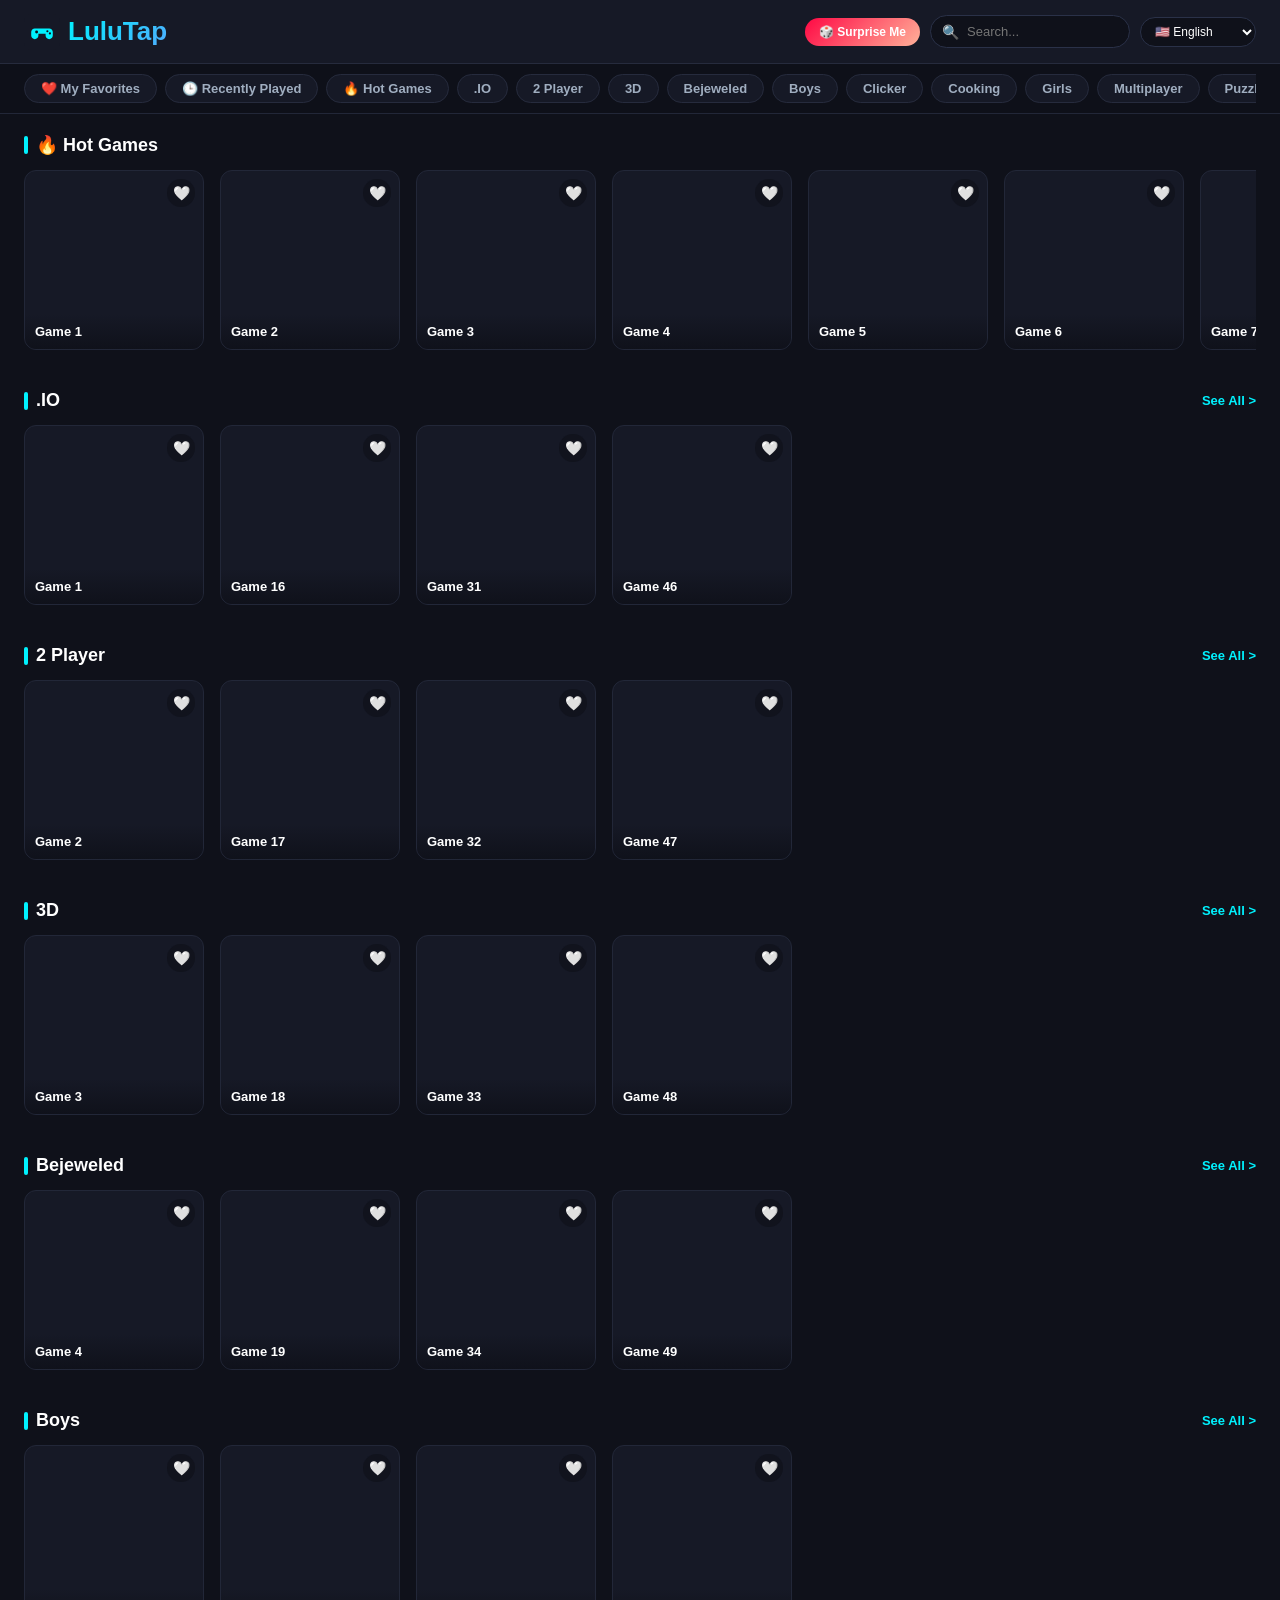
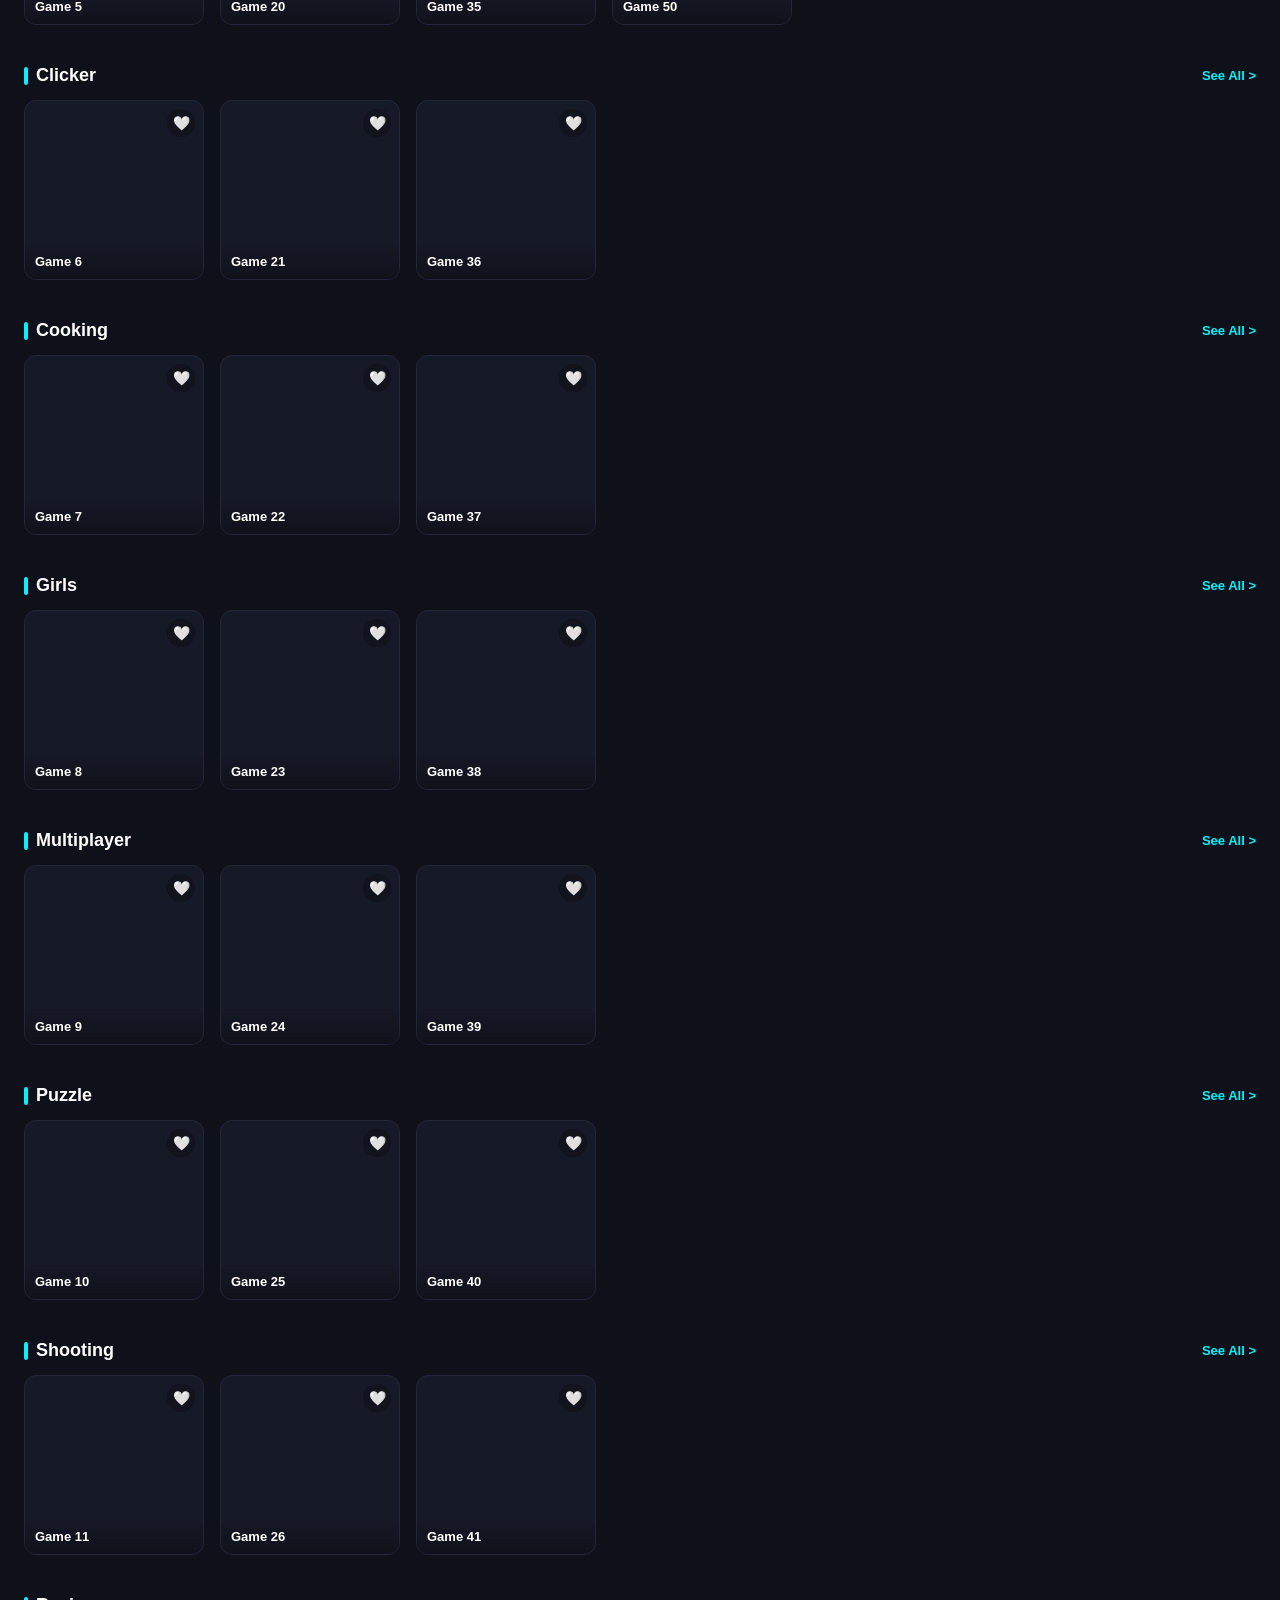
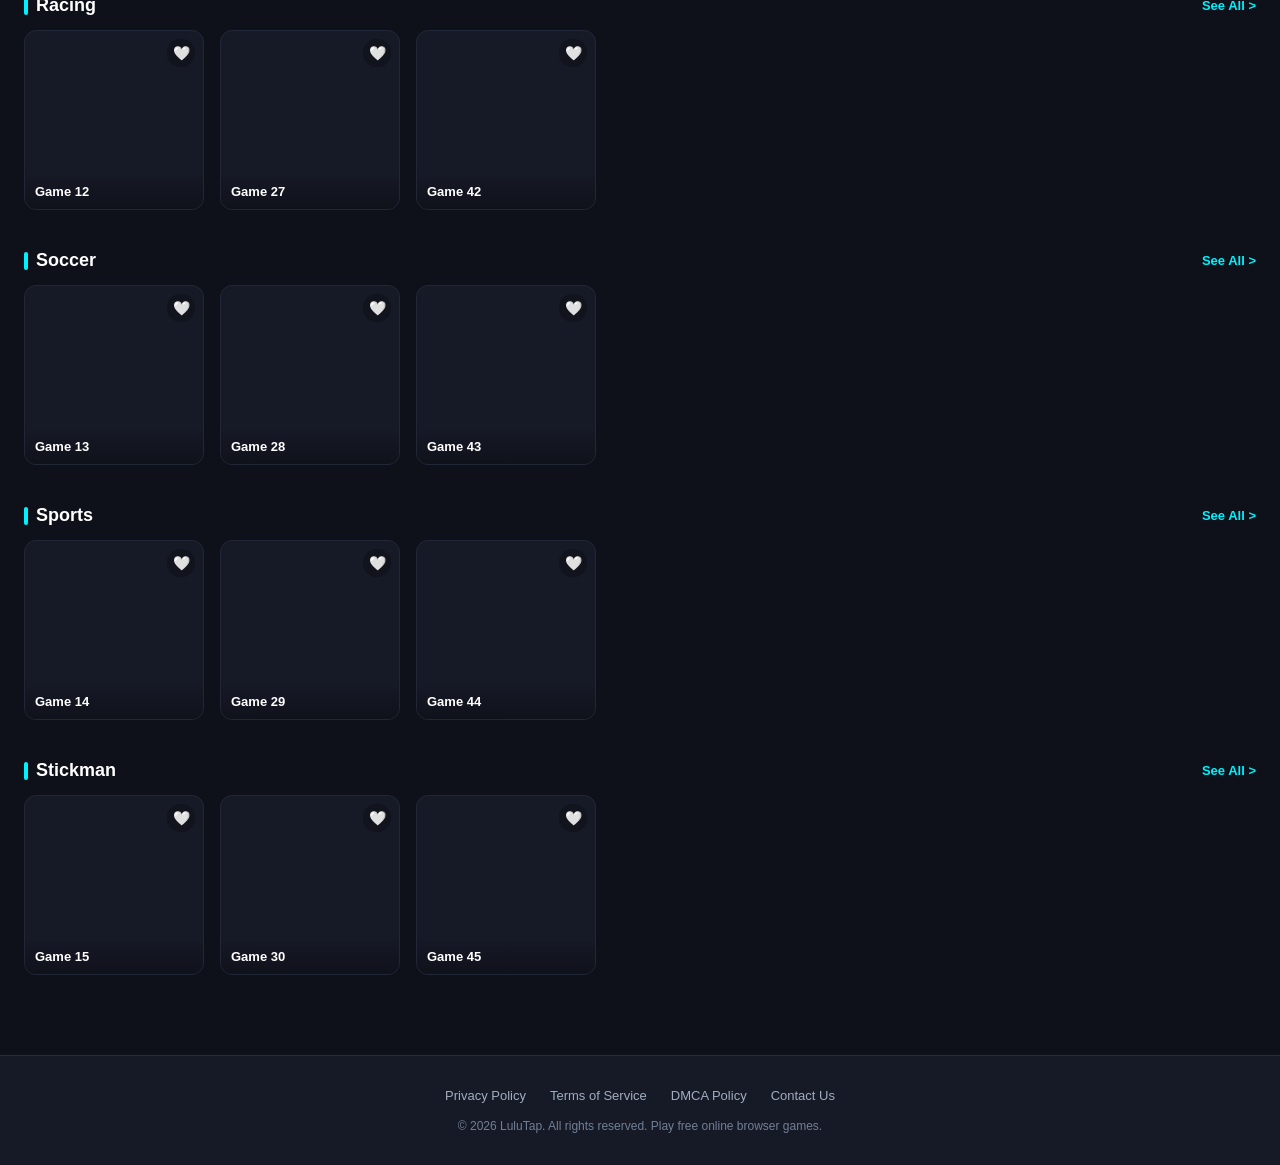
==== index.html @ ff01635f "Update index.html" ====
<!DOCTYPE html>
<html lang="en">
<head>
    <meta charset="UTF-8">
    <meta name="viewport" content="width=device-width, initial-scale=1.0">
    <title>LuluTap - Play Free Online Games</title>
    <link rel="icon" type="image/svg+xml" href="data:image/svg+xml,<svg xmlns='http://www.w3.org/2000/svg' viewBox='0 0 100 100'><text y='.9em' font-size='90'>🎮</text></svg>">
    <link rel="manifest" href="manifest.json">
    <style>
        * { box-sizing: border-box; margin: 0; padding: 0; }
        html { scroll-behavior: smooth; }
        body { background-color: #0f111a; color: #fff; font-family: -apple-system, BlinkMacSystemFont, "Segoe UI", Roboto, sans-serif; min-height: 100vh; display: flex; flex-direction: column; overflow-x: hidden; }

        /* Header */
        header { height: 64px; background: #161926; border-bottom: 1px solid #262b3d; display: flex; align-items: center; justify-content: space-between; padding: 0 24px; position: sticky; top: 0; z-index: 100; gap: 12px; }
        .logo { display: flex; align-items: center; text-decoration: none; flex-shrink: 0; gap: 8px; }
        .logo-icon { width: 36px; height: 36px; }
        .logo-text { font-weight: 900; font-size: 26px; background: linear-gradient(135deg, #00F2FE 0%, #4FACFE 100%); -webkit-background-clip: text; -webkit-text-fill-color: transparent; }
        
        .header-right { display: flex; align-items: center; gap: 10px; }
        .search-box { position: relative; max-width: 200px; width: 100%; }
        .search-input { width: 100%; background: #0f111a; border: 1px solid #2a3148; border-radius: 20px; padding: 8px 16px 8px 36px; color: #fff; font-size: 13px; outline: none; transition: border-color 0.2s; }
        .search-input:focus { border-color: #00f2fe; }
        .search-icon { position: absolute; left: 12px; top: 50%; transform: translateY(-50%); color: #718096; font-size: 14px; }

        /* Surprise Me Button */
        .random-btn { background: linear-gradient(135deg, #ff0844 0%, #ffb199 100%); border: none; color: #fff; padding: 7px 14px; border-radius: 20px; font-size: 12px; font-weight: bold; cursor: pointer; display: flex; align-items: center; gap: 4px; transition: transform 0.2s; flex-shrink: 0; }
        .random-btn:hover { transform: scale(1.05); }

        .lang-selector { background: #0f111a; border: 1px solid #2a3148; color: #fff; padding: 6px 10px; border-radius: 16px; font-size: 12px; outline: none; cursor: pointer; }

        /* Sticky Tags Nav */
        .tags-nav-wrapper { position: sticky; top: 64px; z-index: 90; background: rgba(15, 17, 26, 0.95); backdrop-filter: blur(12px); border-bottom: 1px solid #222738; padding: 10px 24px; }
        .tags-scroll-container { max-width: 1500px; margin: 0 auto; display: flex; gap: 8px; overflow-x: auto; scrollbar-width: none; }
        .tags-scroll-container::-webkit-scrollbar { display: none; }
        .tag-nav-item { background: #161926; border: 1px solid #262b3d; color: #a0aec0; padding: 6px 16px; border-radius: 20px; font-size: 13px; font-weight: 600; cursor: pointer; user-select: none; transition: all 0.2s; flex-shrink: 0; }
        .tag-nav-item.active, .tag-nav-item:hover { border-color: #00f2fe; color: #fff; background: rgba(0, 242, 254, 0.1); }

        /* PWA Install Banner */
        .pwa-banner { background: linear-gradient(90deg, #161926 0%, #1e2436 100%); border-bottom: 1px solid #00f2fe; padding: 10px 24px; display: none; align-items: center; justify-content: space-between; font-size: 13px; }
        .pwa-btn { background: #00f2fe; color: #0f111a; border: none; padding: 6px 14px; border-radius: 14px; font-weight: bold; cursor: pointer; }

        /* Main Shelf */
        .main-content { max-width: 1500px; width: 100%; margin: 0 auto; padding: 20px 24px 40px 24px; flex: 1; }
        .category-section { margin-bottom: 32px; scroll-margin-top: 130px; }
        .category-header { display: flex; align-items: center; justify-content: space-between; margin-bottom: 14px; }
        .category-title { font-size: 18px; font-weight: 700; display: flex; align-items: center; gap: 8px; }
        .category-title::before { content: ''; width: 4px; height: 18px; background: #00f2fe; border-radius: 2px; }
        .see-all-btn { color: #00f2fe; text-decoration: none; font-size: 13px; font-weight: 600; }

        /* Cards & Favorite Heart */
        .row-scroll-track { display: flex; gap: 16px; overflow-x: auto; padding-bottom: 8px; scrollbar-width: thin; scrollbar-color: #262b3d #0f111a; }
        .game-card { width: 180px; height: 180px; flex-shrink: 0; position: relative; background: #161926; border-radius: 12px; overflow: hidden; border: 1px solid #222738; text-decoration: none; color: #fff; display: flex; flex-direction: column; justify-content: flex-end; transition: transform 0.25s, border-color 0.25s; cursor: pointer; }
        .game-card:hover { transform: translateY(-4px); border-color: #00f2fe; box-shadow: 0 6px 20px rgba(0, 242, 254, 0.2); }
        .card-cover { position: absolute; top: 0; left: 0; width: 100%; height: 100%; background-size: cover; background-position: center; transition: transform 0.3s; }
        .game-card:hover .card-cover { transform: scale(1.05); }
        .card-overlay { position: relative; z-index: 1; background: linear-gradient(0deg, rgba(15,17,26,0.95) 0%, rgba(15,17,26,0) 100%); padding: 10px; }
        .card-title { font-size: 13px; font-weight: bold; white-space: nowrap; overflow: hidden; text-overflow: ellipsis; }

        .fav-heart-btn { position: absolute; top: 8px; right: 8px; z-index: 2; background: rgba(15, 17, 26, 0.7); border: none; border-radius: 50%; width: 28px; height: 28px; display: flex; align-items: center; justify-content: center; color: #a0aec0; cursor: pointer; font-size: 14px; backdrop-filter: blur(4px); transition: transform 0.2s, color 0.2s; }
        .fav-heart-btn.active { color: #ff0844; }
        .fav-heart-btn:hover { transform: scale(1.15); }

        .loading-box { text-align: center; padding: 60px; color: #a0aec0; }

        /* Footer */
        footer { background: #161926; border-top: 1px solid #262b3d; padding: 32px 24px; text-align: center; margin-top: auto; }
        .footer-links { display: flex; justify-content: center; gap: 24px; flex-wrap: wrap; margin-bottom: 16px; }
        .footer-link { color: #a0aec0; text-decoration: none; font-size: 13px; }
        .footer-link:hover { color: #00f2fe; }
        .footer-copyright { font-size: 12px; color: #718096; }

        #google_translate_element { display: none; }
        .goog-te-banner-frame { display: none !important; }
        body { top: 0px !important; }

        @media (max-width: 768px) { .game-card { width: 140px; height: 140px; } .search-box { max-width: 130px; } .logo-text { display: none; } }
    </style>
</head>
<body>
    <header>
        <a href="index.html" class="logo">
            <svg class="logo-icon" viewBox="0 0 100 100" fill="none">
                <rect width="100" height="100" rx="20" fill="#161926"/>
                <path d="M30 40H70C75.5228 40 80 44.4772 80 50V60C80 65.5228 75.5228 70 70 70C64.4772 70 60 65.5228 60 60V55H40V60C40 65.5228 35.5228 70 30 70C24.4772 70 20 65.5228 20 60V50C20 44.4772 24.4772 40 30 40Z" fill="#00F2FE"/>
                <circle cx="35" cy="50" r="4" fill="#0F111A"/>
                <circle cx="65" cy="48" r="3" fill="#0F111A"/>
                <circle cx="72" cy="54" r="3" fill="#0F111A"/>
            </svg>
            <span class="logo-text">LuluTap</span>
        </a>

        <div class="header-right">
            <button class="random-btn" onclick="playRandomGame()">🎲 Surprise Me</button>
            <div class="search-box">
                <span class="search-icon">🔍</span>
                <input type="text" id="search-input" class="search-input" placeholder="Search..." oninput="handleSearch(this.value)">
            </div>
            <select class="lang-selector" id="lang-select" onchange="changeLanguage(this.value)">
                <option value="en">🇺🇸 English</option>
                <option value="zh-CN">🇨🇳 简体中文</option>
                <option value="es">🇪🇸 Español</option>
                <option value="hi">🇮🇳 हिन्दी</option>
                <option value="fr">🇫🇷 Français</option>
                <option value="ar">🇸🇦 العربية</option>
                <option value="pt">🇧🇷 Português</option>
                <option value="ru">🇷🇺 Русский</option>
                <option value="de">🇩🇪 Deutsch</option>
                <option value="ja">🇯🇵 日本語</option>
            </select>
        </div>
    </header>

    <!-- PWA Installation Bar -->
    <div class="pwa-banner" id="pwa-banner">
        <span>📲 Add <b>LuluTap</b> to Home Screen for instant play!</span>
        <button class="pwa-btn" id="pwa-install-btn">Install</button>
    </div>

    <div id="google_translate_element"></div>

    <nav class="tags-nav-wrapper">
        <div class="tags-scroll-container" id="tags-bar"></div>
    </nav>

    <main class="main-content" id="main-content">
        <div class="loading-box">Loading games catalog...</div>
    </main>

    <footer>
        <div class="footer-links">
            <a href="privacy.html" class="footer-link">Privacy Policy</a>
            <a href="terms.html" class="footer-link">Terms of Service</a>
            <a href="dmca.html" class="footer-link">DMCA Policy</a>
            <a href="contact.html" class="footer-link">Contact Us</a>
        </div>
        <div class="footer-copyright">© 2026 LuluTap. All rights reserved. Play free online browser games.</div>
    </footer>

    <script type="text/javascript">
        function googleTranslateElementInit() {
            new google.translate.TranslateElement({ pageLanguage: 'en', autoDisplay: false }, 'google_translate_element');
        }
    </script>
    <script type="text/javascript" src="//translate.google.com/translate_a/element.js?cb=googleTranslateElementInit"></script>

    <script>
        const FIXED_TAGS = [
            ".IO", "2 Player", "3D", "Bejeweled", "Boys", "Clicker", 
            "Cooking", "Girls", "Multiplayer", "Puzzle", "Shooting", 
            "Racing", "Soccer", "Sports", "Stickman"
        ];

        let allGames = [];
        let categorizedGames = {};
        let deferredPrompt = null;

        // PWA Installation Hook
        window.addEventListener('beforeinstallprompt', (e) => {
            e.preventDefault();
            deferredPrompt = e;
            document.getElementById('pwa-banner').style.display = 'flex';
        });

        document.getElementById('pwa-install-btn').addEventListener('click', async () => {
            if (deferredPrompt) {
                deferredPrompt.prompt();
                const { outcome } = await deferredPrompt.userChoice;
                deferredPrompt = null;
                document.getElementById('pwa-banner').style.display = 'none';
            }
        });

        function initLanguage() {
            const savedLang = localStorage.getItem('lulutap_lang');
            let targetLang = 'en';

            if (savedLang) {
                targetLang = savedLang;
            } else {
                const navLang = (navigator.language || navigator.userLanguage || 'en').toLowerCase();
                if (navLang.startsWith('zh')) targetLang = 'zh-CN';
                else if (navLang.startsWith('es')) targetLang = 'es';
                else if (navLang.startsWith('hi')) targetLang = 'hi';
                else if (navLang.startsWith('fr')) targetLang = 'fr';
                else if (navLang.startsWith('ar')) targetLang = 'ar';
                else if (navLang.startsWith('pt')) targetLang = 'pt';
                else if (navLang.startsWith('ru')) targetLang = 'ru';
                else if (navLang.startsWith('de')) targetLang = 'de';
                else if (navLang.startsWith('ja')) targetLang = 'ja';
            }

            document.getElementById('lang-select').value = targetLang;
            if (targetLang !== 'en') {
                setTimeout(() => { doGoogleTranslate(targetLang); }, 1000);
            }
        }

        function changeLanguage(langCode) {
            localStorage.setItem('lulutap_lang', langCode);
            doGoogleTranslate(langCode);
        }

        function doGoogleTranslate(langCode) {
            const selectEl = document.querySelector('.goog-te-combo');
            if (selectEl) {
                selectEl.value = langCode;
                selectEl.dispatchEvent(new Event('change'));
            }
        }

        function toggleFavorite(e, game) {
            e.stopPropagation();
            let favs = JSON.parse(localStorage.getItem('lulutap_favorites') || '[]');
            const index = favs.findIndex(f => f.id === game.id);
            if (index > -1) {
                favs.splice(index, 1);
            } else {
                favs.unshift(game);
            }
            localStorage.setItem('lulutap_favorites', JSON.stringify(favs));
            renderShelf();
        }

        function isFavorite(gameId) {
            let favs = JSON.parse(localStorage.getItem('lulutap_favorites') || '[]');
            return favs.some(f => f.id === gameId);
        }

        function playRandomGame() {
            if (allGames.length > 0) {
                const random = allGames[Math.floor(Math.random() * allGames.length)];
                saveAndGo(random);
            }
        }

        function saveAndGo(game) {
            let recent = JSON.parse(localStorage.getItem('lulutap_recent') || '[]');
            recent = recent.filter(g => g.id !== game.id);
            recent.unshift(game);
            if (recent.length > 10) recent.pop();
            localStorage.setItem('lulutap_recent', JSON.stringify(recent));

            const params = new URLSearchParams({
                id: game.id, title: game.title, url: game.gameUrl, img: game.img,
                cat: game.category, desc: game.description || '', inst: game.instructions || ''
            });
            window.location.href = `game.html?${params.toString()}`;
        }

        function scrollToCategory(catName, el) {
            document.querySelectorAll('.tag-nav-item').forEach(i => i.classList.remove('active'));
            if(el) el.classList.add('active');
            const target = document.getElementById(`cat-row-${catName.replace(/[^a-zA-Z0-9]/g, '-')}`);
            if (target) target.scrollIntoView({ behavior: 'smooth' });
        }

        function handleSearch(keyword) {
            const term = keyword.trim().toLowerCase();
            if(!term) { renderShelf(); return; }
            const filtered = allGames.filter(g => g.title.toLowerCase().includes(term));
            const main = document.getElementById('main-content');
            main.innerHTML = `
                <section class="category-section">
                    <div class="category-header"><div class="category-title">Search Results (${filtered.length})</div></div>
                    <div class="row-scroll-track" style="flex-wrap: wrap;">
                        ${filtered.map(g => renderCardHtml(g)).join('')}
                    </div>
                </section>
            `;
        }

        function renderCardHtml(g) {
            const isFav = isFavorite(g.id);
            return `
                <div class="game-card" onclick='saveAndGo(${JSON.stringify(g).replace(/'/g, "&apos;")})'>
                    <button class="fav-heart-btn ${isFav ? 'active' : ''}" onclick='toggleFavorite(event, ${JSON.stringify(g).replace(/'/g, "&apos;")})'>
                        ${isFav ? '❤️' : '🤍'}
                    </button>
                    <div class="card-cover" style="background-image: url('${g.img}');"></div>
                    <div class="card-overlay"><div class="card-title">${g.title}</div></div>
                </div>
            `;
        }

        async function initData() {
            try {
                const res = await fetch('https://gamemonetize.com/feed.php?format=0&page=1');
                const raw = await res.json();
                allGames = raw.map((item, i) => ({
                    id: item.id ? String(item.id) : `g-${i}`,
                    title: item.title || "Untitled Game",
                    category: item.category || "Puzzle",
                    img: item.thumb || '', gameUrl: item.url || '',
                    description: item.description || '', instructions: item.instructions || ''
                }));
            } catch (e) {
                allGames = Array.from({length: 50}).map((_, i) => ({
                    id: `mock-${i}`, title: `Game ${i+1}`, category: FIXED_TAGS[i % FIXED_TAGS.length],
                    img: `https://picsum.photos/seed/${i+50}/300/300`, gameUrl: "https://html5.gamedistribution.com/rvvAS30838184/",
                    description: "Fun online game.", instructions: "Use WASD or Spacebar."
                }));
            }

            categorizedGames = {};
            FIXED_TAGS.forEach(tag => { categorizedGames[tag] = []; });

            allGames.forEach(g => {
                const catLower = g.category.toLowerCase();
                FIXED_TAGS.forEach(tag => {
                    if (catLower.includes(tag.toLowerCase()) || tag.toLowerCase().includes(catLower)) {
                        categorizedGames[tag].push(g);
                    }
                });
            });

            renderTagsNav();
            renderShelf();
            initLanguage();
        }

        function renderTagsNav() {
            const bar = document.getElementById('tags-bar');
            let tagsHtml = `<div class="tag-nav-item" onclick="scrollToCategory('Favorites', this)">❤️ My Favorites</div>`;
            tagsHtml += `<div class="tag-nav-item" onclick="scrollToCategory('Recently-Played', this)">🕒 Recently Played</div>`;
            tagsHtml += `<div class="tag-nav-item" onclick="scrollToCategory('Hot-Games', this)">🔥 Hot Games</div>`;
            FIXED_TAGS.forEach(cat => {
                tagsHtml += `<div class="tag-nav-item" onclick="scrollToCategory('${cat}', this)">${cat}</div>`;
            });
            bar.innerHTML = tagsHtml;
        }

        function renderShelf() {
            const main = document.getElementById('main-content');
            let html = '';

            // Favorites Row
            const favs = JSON.parse(localStorage.getItem('lulutap_favorites') || '[]');
            if (favs.length > 0) {
                html += `
                    <section class="category-section" id="cat-row-Favorites">
                        <div class="category-header"><div class="category-title">❤️ My Favorites</div></div>
                        <div class="row-scroll-track">${favs.map(g => renderCardHtml(g)).join('')}</div>
                    </section>
                `;
            }

            // Recent Played Row
            const recent = JSON.parse(localStorage.getItem('lulutap_recent') || '[]');
            if (recent.length > 0) {
                html += `
                    <section class="category-section" id="cat-row-Recently-Played">
                        <div class="category-header"><div class="category-title">🕒 Recently Played</div></div>
                        <div class="row-scroll-track">${recent.map(g => renderCardHtml(g)).join('')}</div>
                    </section>
                `;
            }

            // Hot Games
            html += `
                <section class="category-section" id="cat-row-Hot-Games">
                    <div class="category-header"><div class="category-title">🔥 Hot Games</div></div>
                    <div class="row-scroll-track">${allGames.slice(0, 10).map(g => renderCardHtml(g)).join('')}</div>
                </section>
            `;

            // Tag Rows
            FIXED_TAGS.forEach(cat => {
                let games = categorizedGames[cat];
                if (!games || games.length === 0) games = allGames.slice(0, 10);
                else games = games.slice(0, 10);
                
                const safeCat = cat.replace(/[^a-zA-Z0-9]/g, '-');
                html += `
                    <section class="category-section" id="cat-row-${safeCat}">
                        <div class="category-header">
                            <div class="category-title">${cat}</div>
                            <a href="category.html?type=${encodeURIComponent(cat)}" class="see-all-btn">See All ></a>
                        </div>
                        <div class="row-scroll-track">${games.map(g => renderCardHtml(g)).join('')}</div>
                    </section>
                `;
            });

            main.innerHTML = html;
        }

        initData();
    </script>
</body>
</html>
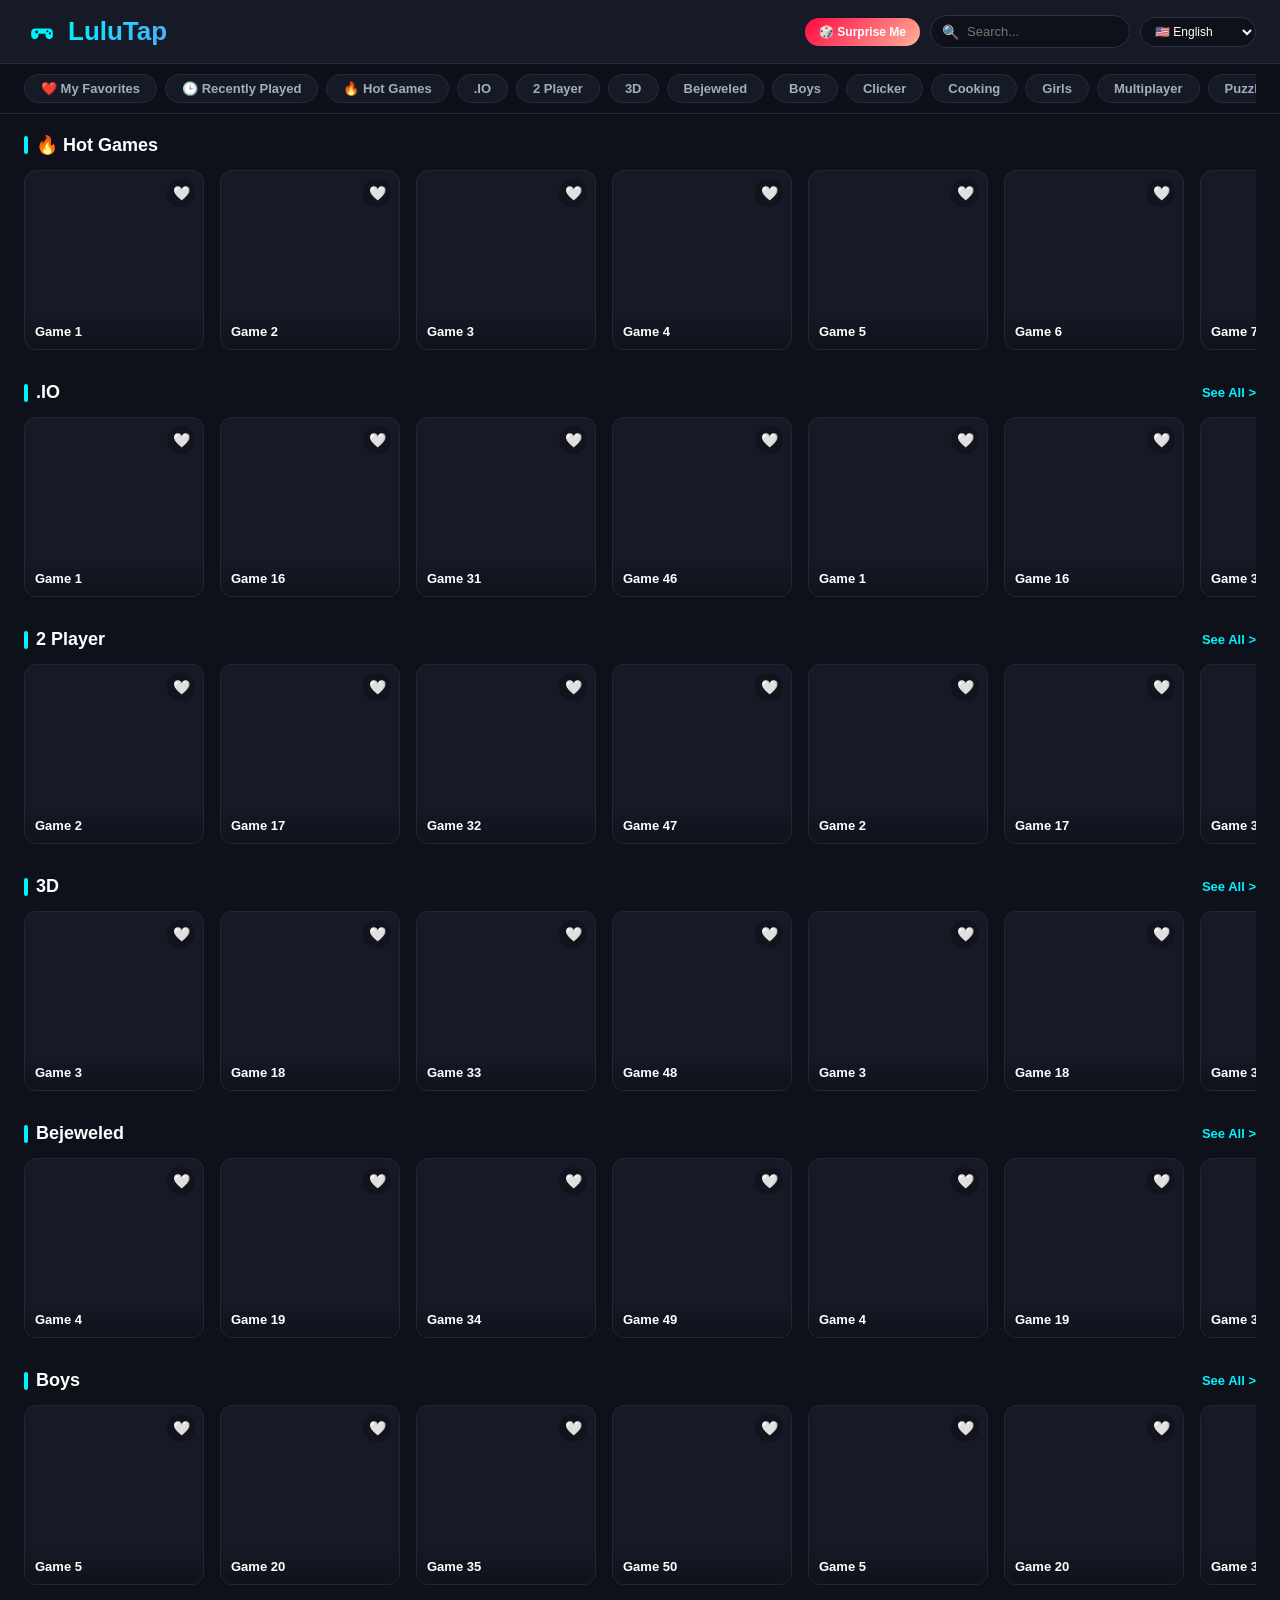
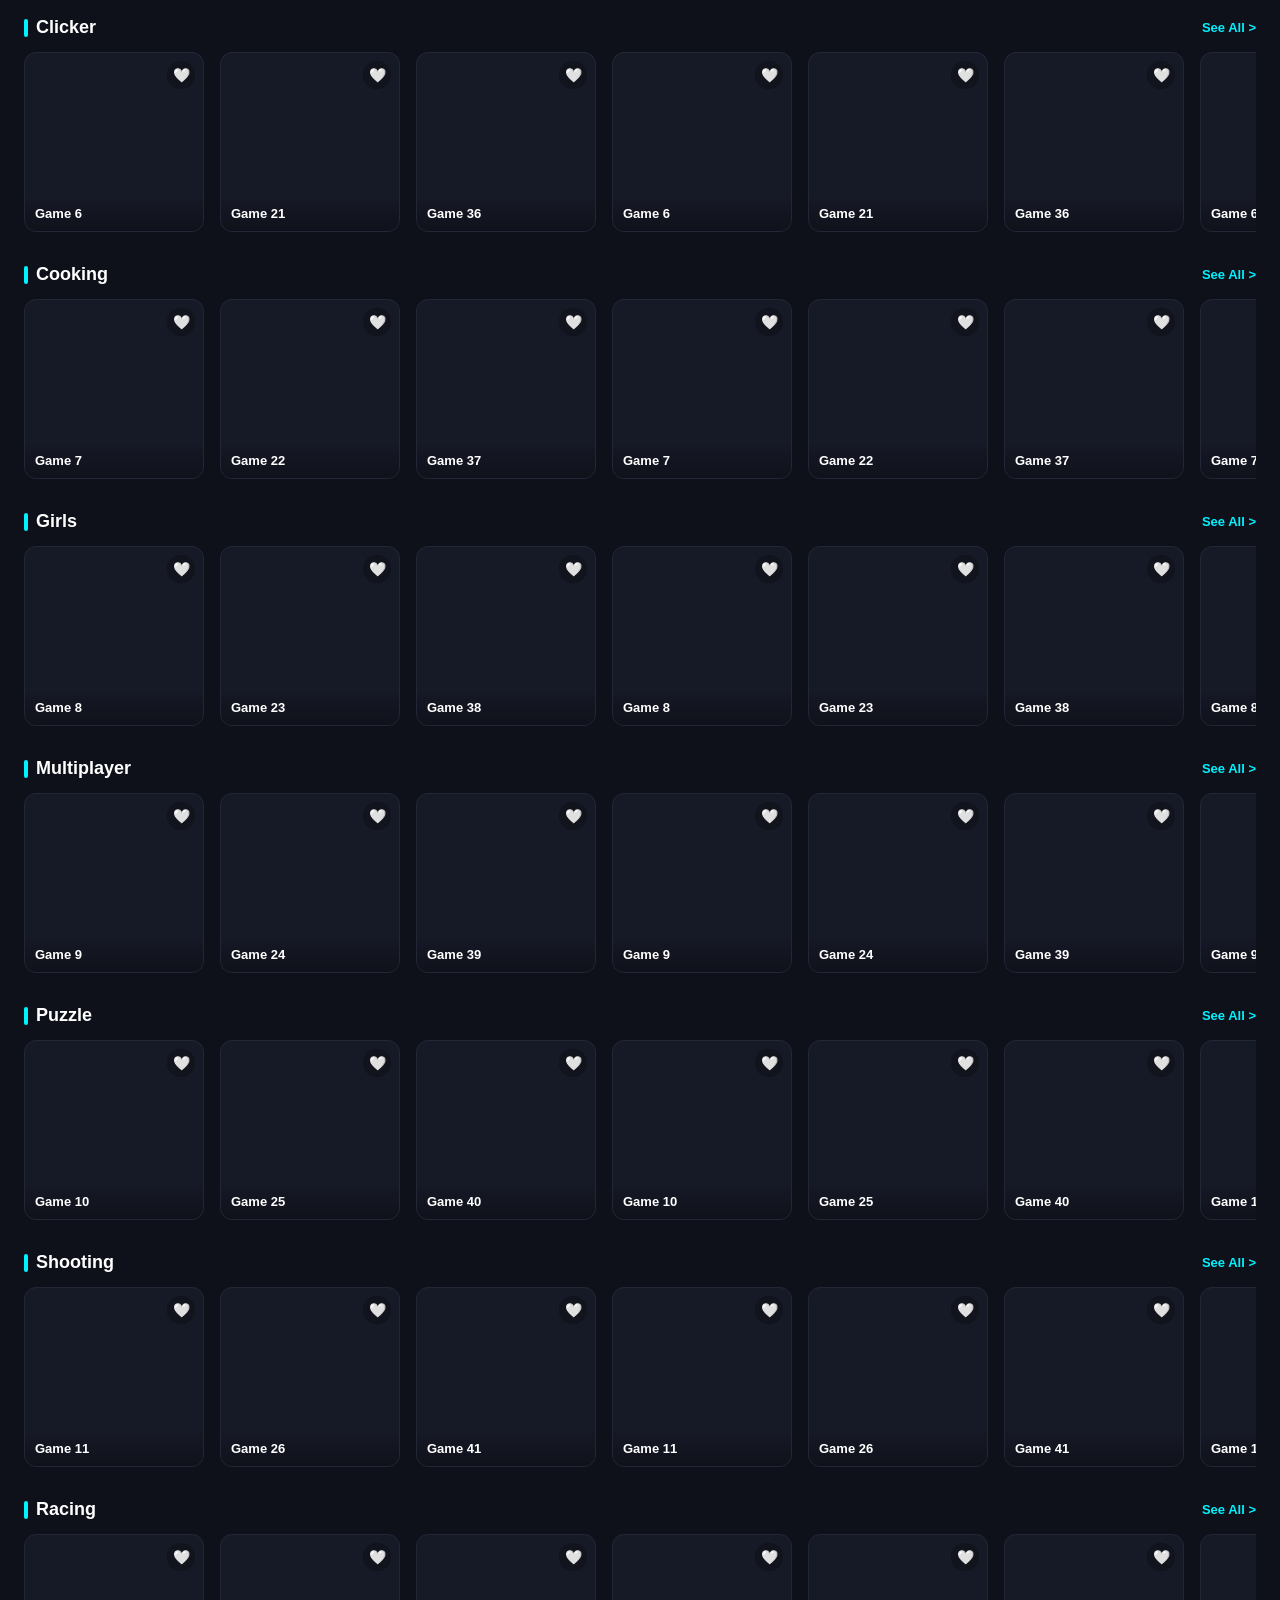
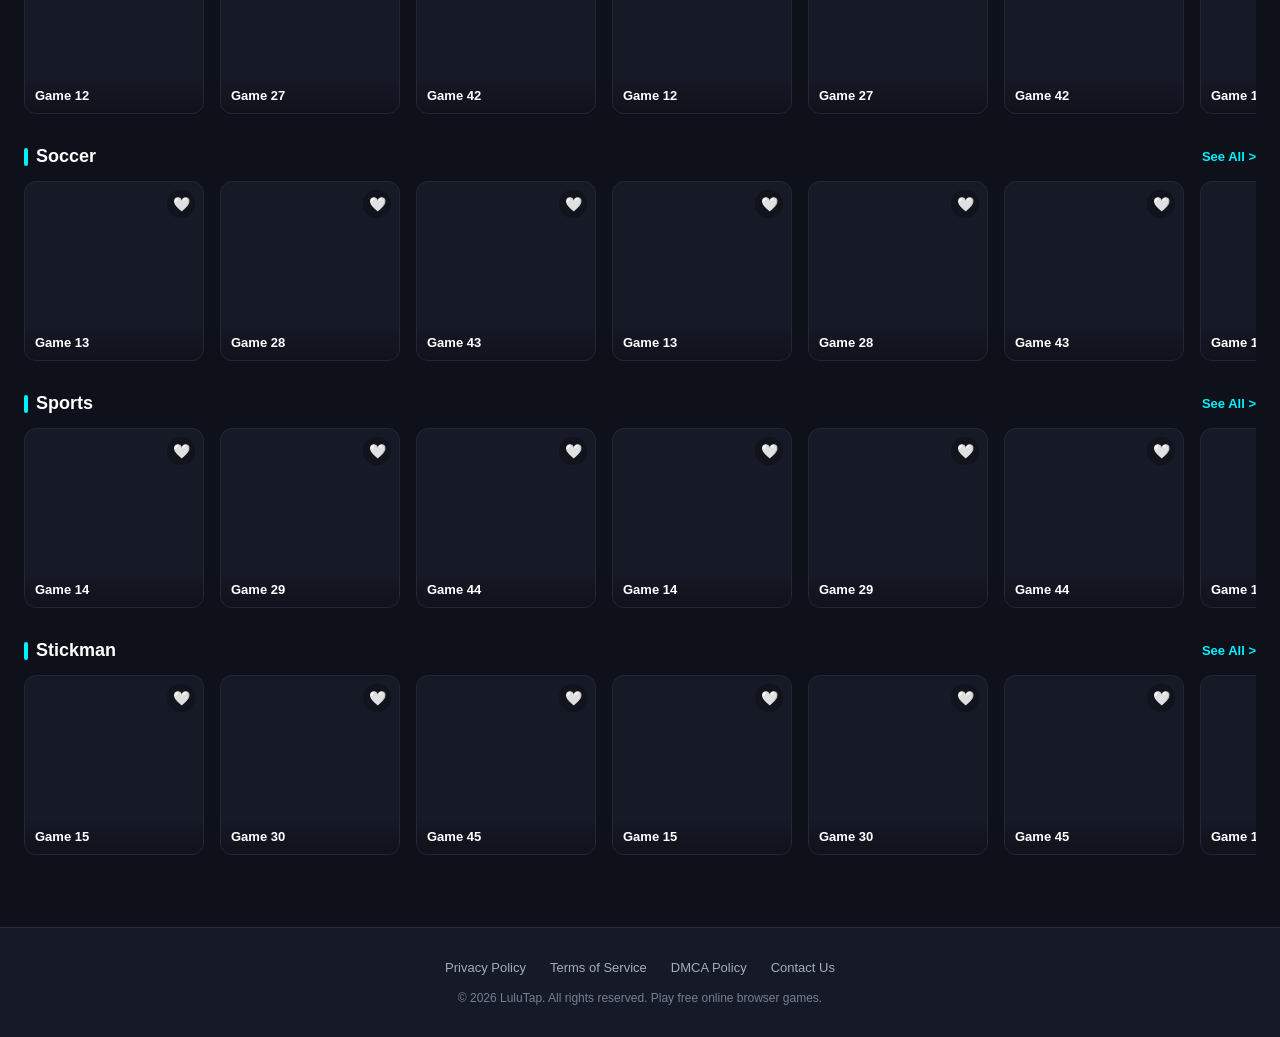
==== commit 6671e6e3: "Update index.html" ====
--- a/index.html
+++ b/index.html
@@ -6,6 +6,12 @@
     <title>LuluTap - Play Free Online Games</title>
     <link rel="icon" type="image/svg+xml" href="data:image/svg+xml,<svg xmlns='http://www.w3.org/2000/svg' viewBox='0 0 100 100'><text y='.9em' font-size='90'>🎮</text></svg>">
     <link rel="manifest" href="manifest.json">
+    <meta name="theme-color" content="#0f111a">
+    <meta name="apple-mobile-web-app-capable" content="yes">
+    <meta name="apple-mobile-web-app-status-bar-style" content="black-translucent">
+    <meta name="apple-mobile-web-app-title" content="LuluTap">
+    <link rel="apple-touch-icon" href="icon-192.png">
+
     <style>
         * { box-sizing: border-box; margin: 0; padding: 0; }
         html { scroll-behavior: smooth; }
@@ -48,8 +54,17 @@
         .category-title::before { content: ''; width: 4px; height: 18px; background: #00f2fe; border-radius: 2px; }
         .see-all-btn { color: #00f2fe; text-decoration: none; font-size: 13px; font-weight: 600; }
 
+        /* 循环无限滚动动画核心 CSS */
+        .row-scroll-container { width: 100%; overflow: hidden; position: relative; }
+        .row-scroll-track { display: flex; gap: 16px; width: max-content; animation: infiniteScroll 25s linear infinite; }
+        .row-scroll-container:hover .row-scroll-track { animation-play-state: paused; } /* 鼠标悬停时暂停 */
+
+        @keyframes infiniteScroll {
+            0% { transform: translateX(0); }
+            100% { transform: translateX(-50%); } /* 平滑向左移动一半（即一组完整的卡片长度） */
+        }
+
         /* Cards & Favorite Heart */
-        .row-scroll-track { display: flex; gap: 16px; overflow-x: auto; padding-bottom: 8px; scrollbar-width: thin; scrollbar-color: #262b3d #0f111a; }
         .game-card { width: 180px; height: 180px; flex-shrink: 0; position: relative; background: #161926; border-radius: 12px; overflow: hidden; border: 1px solid #222738; text-decoration: none; color: #fff; display: flex; flex-direction: column; justify-content: flex-end; transition: transform 0.25s, border-color 0.25s; cursor: pointer; }
         .game-card:hover { transform: translateY(-4px); border-color: #00f2fe; box-shadow: 0 6px 20px rgba(0, 242, 254, 0.2); }
         .card-cover { position: absolute; top: 0; left: 0; width: 100%; height: 100%; background-size: cover; background-position: center; transition: transform 0.3s; }
@@ -263,8 +278,10 @@
             main.innerHTML = `
                 <section class="category-section">
                     <div class="category-header"><div class="category-title">Search Results (${filtered.length})</div></div>
-                    <div class="row-scroll-track" style="flex-wrap: wrap;">
-                        ${filtered.map(g => renderCardHtml(g)).join('')}
+                    <div class="row-scroll-container">
+                        <div class="row-scroll-track" style="animation: none; flex-wrap: wrap;">
+                            ${filtered.map(g => renderCardHtml(g)).join('')}
+                        </div>
                     </div>
                 </section>
             `;
@@ -283,9 +300,33 @@
             `;
         }
 
+        // 渲染无缝循环滚动容器的辅助函数
+        function renderLoopRow(gamesList) {
+            if (!gamesList || gamesList.length === 0) return '';
+            
+            // 如果数量较少，复制多次以确保能撑满屏幕并完美循环
+            let displayList = [...gamesList];
+            while (displayList.length < 12) {
+                displayList = displayList.concat(gamesList);
+            }
+            
+            const rawCardsHtml = displayList.map(g => renderCardHtml(g)).join('');
+            // 复制一份放后面（实现 0% 到 -50% 的无缝对接）
+            return `
+                <div class="row-scroll-container">
+                    <div class="row-scroll-track">
+                        ${rawCardsHtml}
+                        ${rawCardsHtml}
+                    </div>
+                </div>
+            `;
+        }
+
         async function initData() {
             try {
-                const res = await fetch('https://gamemonetize.com/feed.php?format=0&page=1');
+                // 使用跨域代理解决被拦截问题
+                const targetUrl = 'https://gamemonetize.com/feed.php?format=0&page=1';
+                const res = await fetch(`https://api.allorigins.win/raw?url=${encodeURIComponent(targetUrl)}`);
                 const raw = await res.json();
                 allGames = raw.map((item, i) => ({
                     id: item.id ? String(item.id) : `g-${i}`,
@@ -295,6 +336,7 @@
                     description: item.description || '', instructions: item.instructions || ''
                 }));
             } catch (e) {
+                console.error("API error, fallback to mock:", e);
                 allGames = Array.from({length: 50}).map((_, i) => ({
                     id: `mock-${i}`, title: `Game ${i+1}`, category: FIXED_TAGS[i % FIXED_TAGS.length],
                     img: `https://picsum.photos/seed/${i+50}/300/300`, gameUrl: "https://html5.gamedistribution.com/rvvAS30838184/",
@@ -340,7 +382,7 @@
                 html += `
                     <section class="category-section" id="cat-row-Favorites">
                         <div class="category-header"><div class="category-title">❤️ My Favorites</div></div>
-                        <div class="row-scroll-track">${favs.map(g => renderCardHtml(g)).join('')}</div>
+                        ${renderLoopRow(favs)}
                     </section>
                 `;
             }
@@ -351,7 +393,7 @@
                 html += `
                     <section class="category-section" id="cat-row-Recently-Played">
                         <div class="category-header"><div class="category-title">🕒 Recently Played</div></div>
-                        <div class="row-scroll-track">${recent.map(g => renderCardHtml(g)).join('')}</div>
+                        ${renderLoopRow(recent)}
                     </section>
                 `;
             }
@@ -360,7 +402,7 @@
             html += `
                 <section class="category-section" id="cat-row-Hot-Games">
                     <div class="category-header"><div class="category-title">🔥 Hot Games</div></div>
-                    <div class="row-scroll-track">${allGames.slice(0, 10).map(g => renderCardHtml(g)).join('')}</div>
+                    ${renderLoopRow(allGames.slice(0, 15))}
                 </section>
             `;
 
@@ -377,7 +419,7 @@
                             <div class="category-title">${cat}</div>
                             <a href="category.html?type=${encodeURIComponent(cat)}" class="see-all-btn">See All ></a>
                         </div>
-                        <div class="row-scroll-track">${games.map(g => renderCardHtml(g)).join('')}</div>
+                        ${renderLoopRow(games)}
                     </section>
                 `;
             });
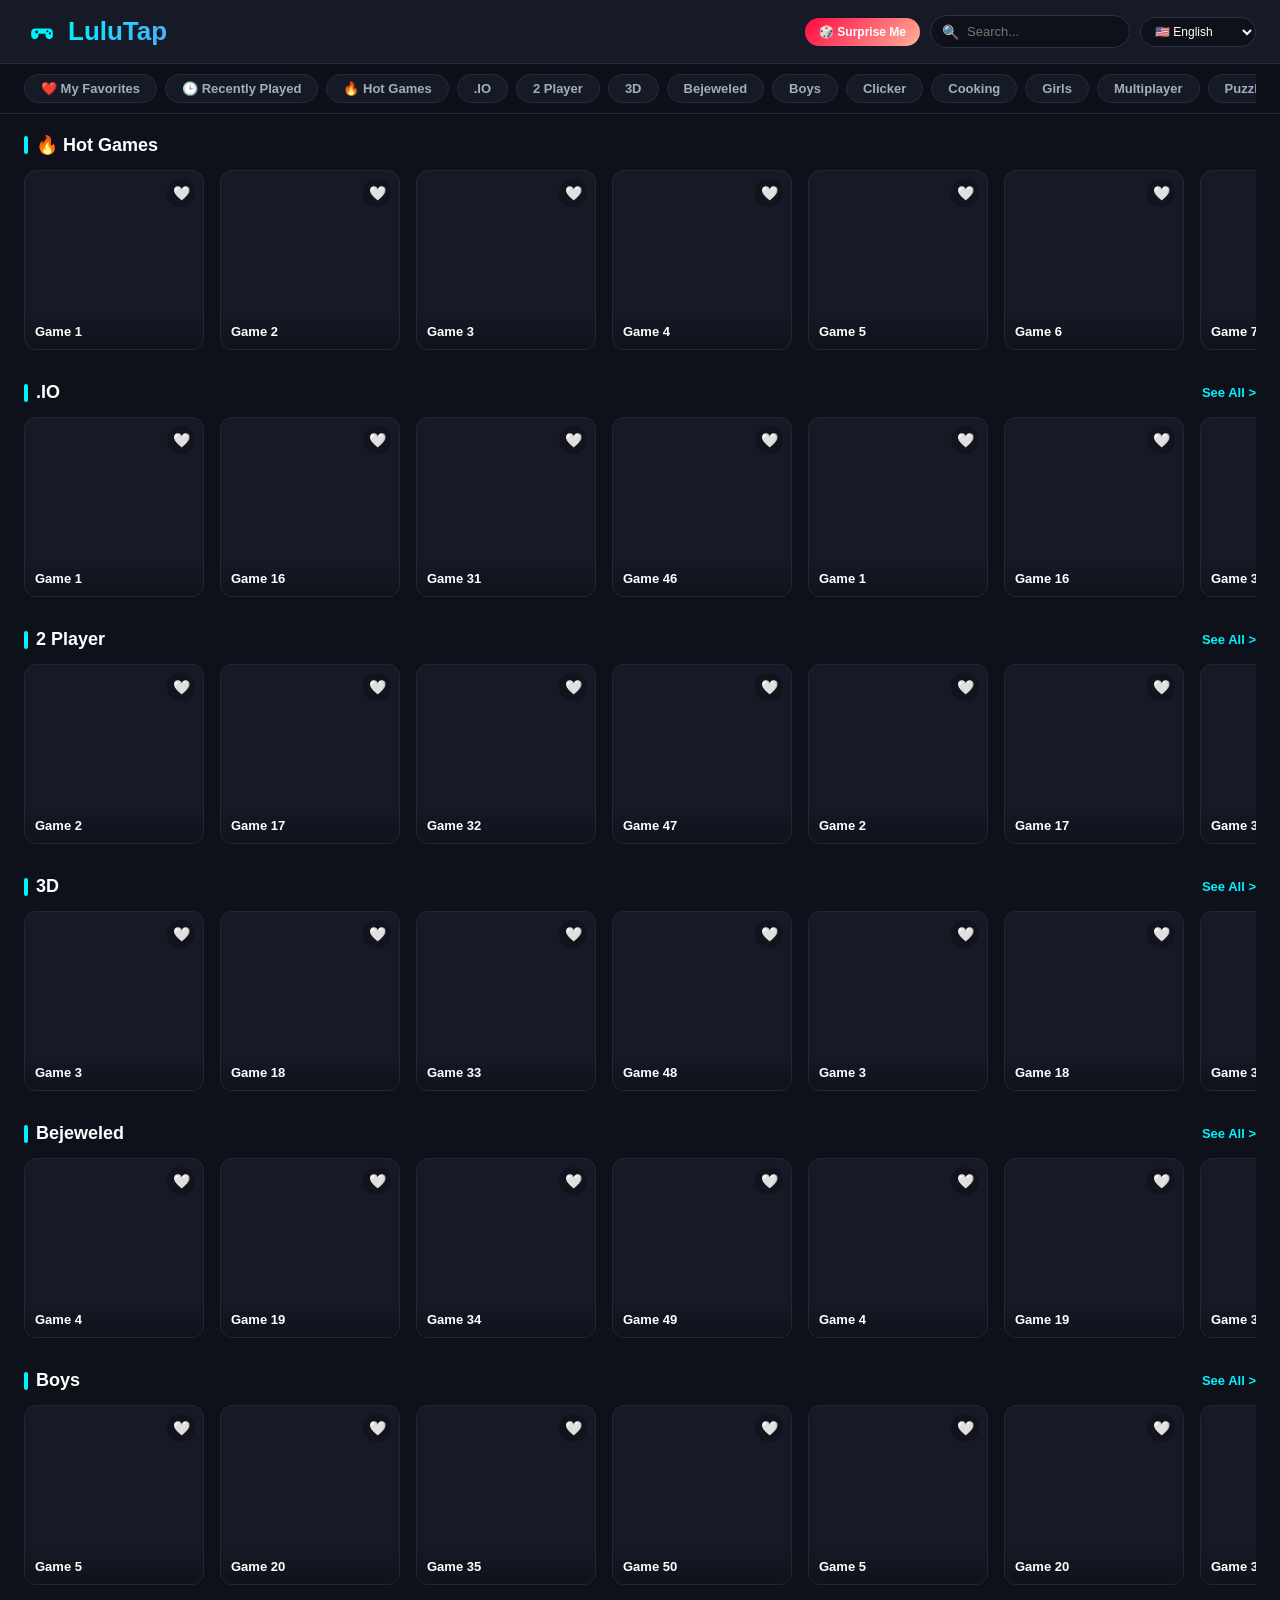
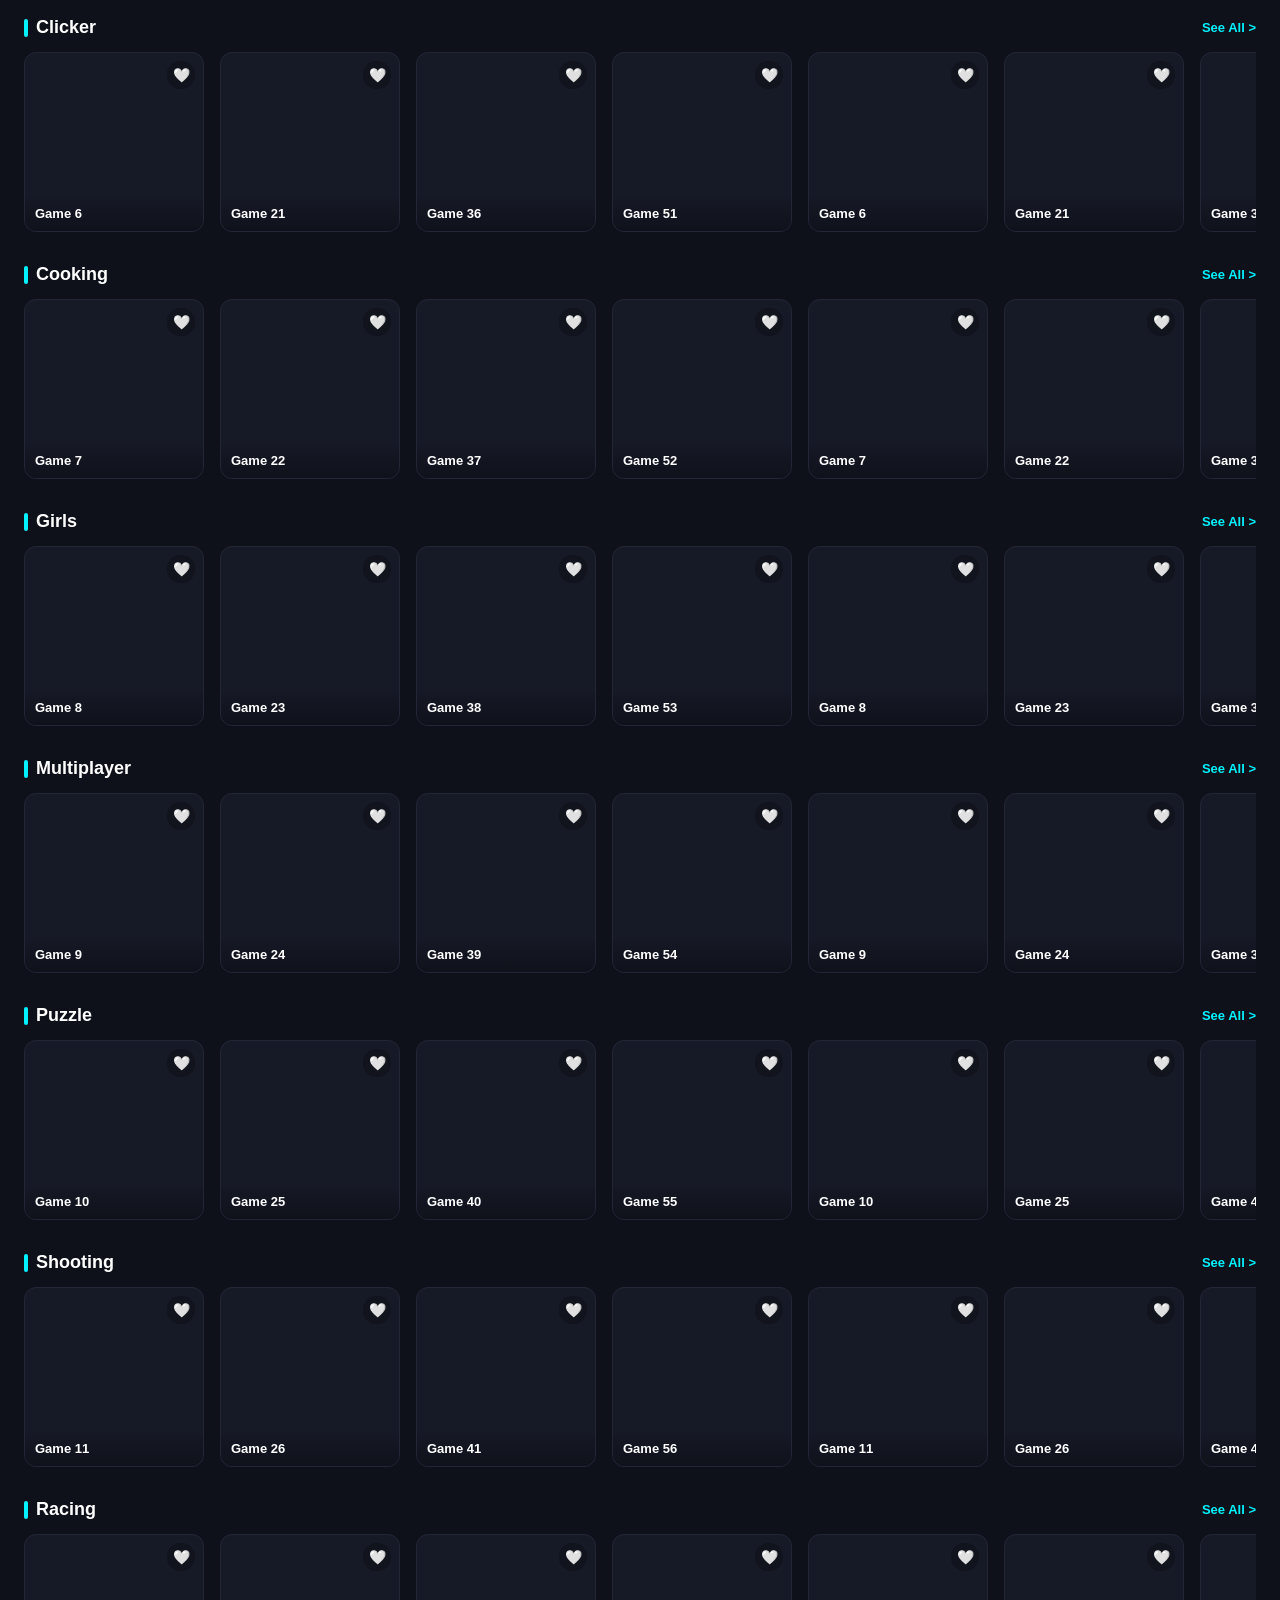
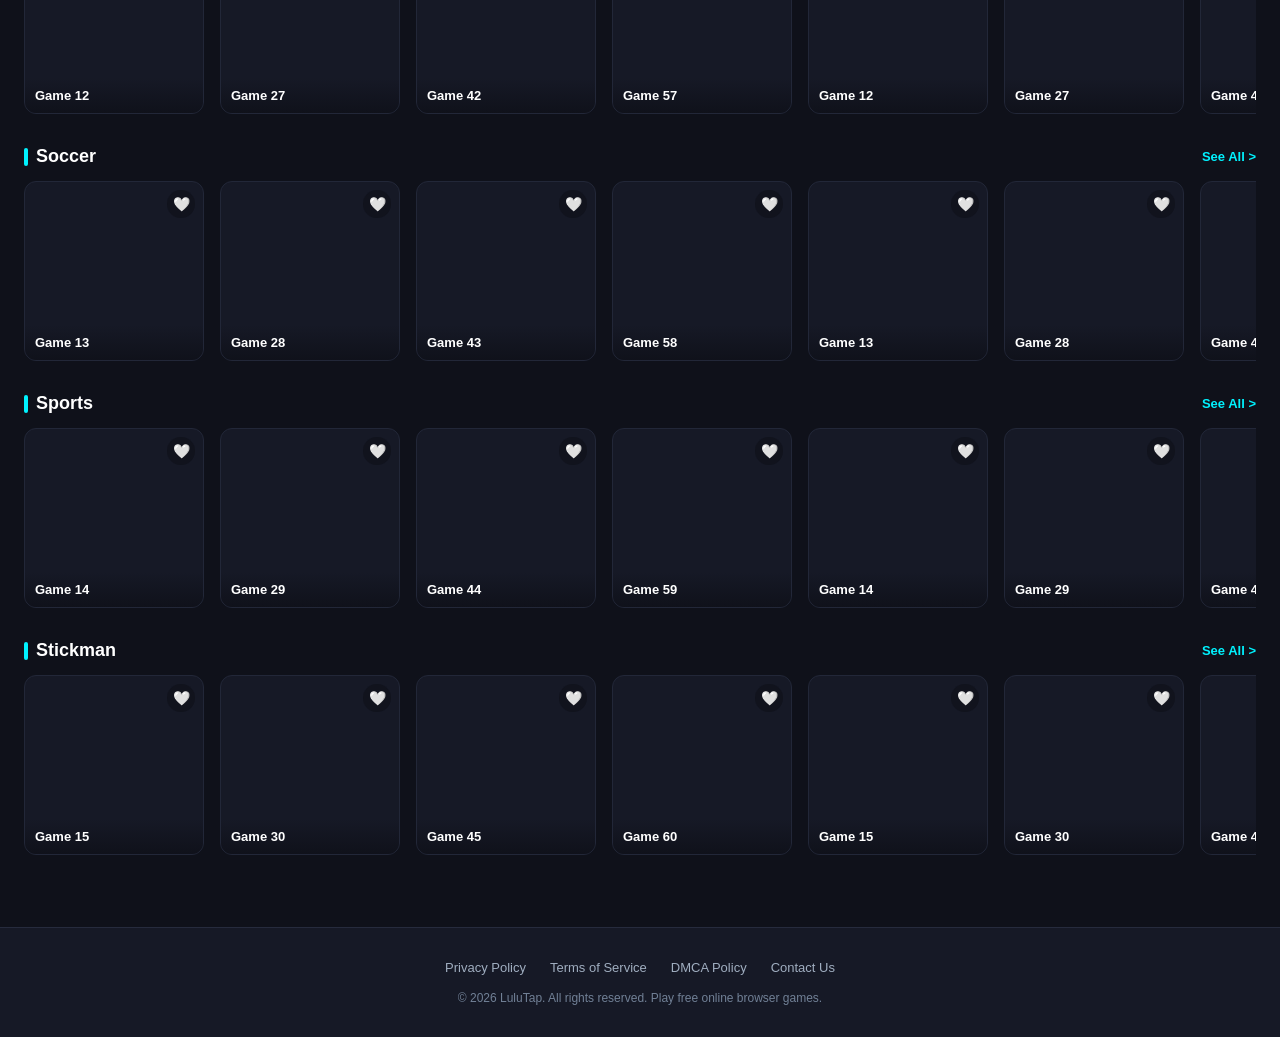
==== commit 3d1f1e38: "Update index.html" ====
--- a/index.html
+++ b/index.html
@@ -56,12 +56,12 @@
 
         /* 循环无限滚动动画核心 CSS */
         .row-scroll-container { width: 100%; overflow: hidden; position: relative; }
-        .row-scroll-track { display: flex; gap: 16px; width: max-content; animation: infiniteScroll 25s linear infinite; }
-        .row-scroll-container:hover .row-scroll-track { animation-play-state: paused; } /* 鼠标悬停时暂停 */
+        .row-scroll-track { display: flex; gap: 16px; width: max-content; animation: infiniteScroll 30s linear infinite; }
+        .row-scroll-container:hover .row-scroll-track { animation-play-state: paused; }
 
         @keyframes infiniteScroll {
             0% { transform: translateX(0); }
-            100% { transform: translateX(-50%); } /* 平滑向左移动一半（即一组完整的卡片长度） */
+            100% { transform: translateX(-50%); }
         }
 
         /* Cards & Favorite Heart */
@@ -126,7 +126,6 @@
         </div>
     </header>
 
-    <!-- PWA Installation Bar -->
     <div class="pwa-banner" id="pwa-banner">
         <span>📲 Add <b>LuluTap</b> to Home Screen for instant play!</span>
         <button class="pwa-btn" id="pwa-install-btn">Install</button>
@@ -167,10 +166,10 @@
         ];
 
         let allGames = [];
+        let gameMap = {};
         let categorizedGames = {};
         let deferredPrompt = null;
 
-        // PWA Installation Hook
         window.addEventListener('beforeinstallprompt', (e) => {
             e.preventDefault();
             deferredPrompt = e;
@@ -180,7 +179,7 @@
         document.getElementById('pwa-install-btn').addEventListener('click', async () => {
             if (deferredPrompt) {
                 deferredPrompt.prompt();
-                const { outcome } = await deferredPrompt.userChoice;
+                await deferredPrompt.userChoice;
                 deferredPrompt = null;
                 document.getElementById('pwa-banner').style.display = 'none';
             }
@@ -224,8 +223,10 @@
             }
         }
 
-        function toggleFavorite(e, game) {
+        function toggleFavoriteById(e, gameId) {
             e.stopPropagation();
+            const game = gameMap[gameId];
+            if (!game) return;
             let favs = JSON.parse(localStorage.getItem('lulutap_favorites') || '[]');
             const index = favs.findIndex(f => f.id === game.id);
             if (index > -1) {
@@ -245,11 +246,13 @@
         function playRandomGame() {
             if (allGames.length > 0) {
                 const random = allGames[Math.floor(Math.random() * allGames.length)];
-                saveAndGo(random);
-            }
-        }
-
-        function saveAndGo(game) {
+                saveAndGoById(random.id);
+            }
+        }
+
+        function saveAndGoById(gameId) {
+            const game = gameMap[gameId];
+            if (!game) return;
             let recent = JSON.parse(localStorage.getItem('lulutap_recent') || '[]');
             recent = recent.filter(g => g.id !== game.id);
             recent.unshift(game);
@@ -289,29 +292,27 @@
 
         function renderCardHtml(g) {
             const isFav = isFavorite(g.id);
+            const safeTitle = g.title.replace(/"/g, '&quot;');
             return `
-                <div class="game-card" onclick='saveAndGo(${JSON.stringify(g).replace(/'/g, "&apos;")})'>
-                    <button class="fav-heart-btn ${isFav ? 'active' : ''}" onclick='toggleFavorite(event, ${JSON.stringify(g).replace(/'/g, "&apos;")})'>
+                <div class="game-card" onclick="saveAndGoById('${g.id}')">
+                    <button class="fav-heart-btn ${isFav ? 'active' : ''}" onclick="toggleFavoriteById(event, '${g.id}')">
                         ${isFav ? '❤️' : '🤍'}
                     </button>
                     <div class="card-cover" style="background-image: url('${g.img}');"></div>
-                    <div class="card-overlay"><div class="card-title">${g.title}</div></div>
+                    <div class="card-overlay"><div class="card-title">${safeTitle}</div></div>
                 </div>
             `;
         }
 
-        // 渲染无缝循环滚动容器的辅助函数
         function renderLoopRow(gamesList) {
             if (!gamesList || gamesList.length === 0) return '';
             
-            // 如果数量较少，复制多次以确保能撑满屏幕并完美循环
             let displayList = [...gamesList];
             while (displayList.length < 12) {
                 displayList = displayList.concat(gamesList);
             }
             
             const rawCardsHtml = displayList.map(g => renderCardHtml(g)).join('');
-            // 复制一份放后面（实现 0% 到 -50% 的无缝对接）
             return `
                 <div class="row-scroll-container">
                     <div class="row-scroll-track">
@@ -322,32 +323,62 @@
             `;
         }
 
+        function generateMockGames() {
+            return Array.from({length: 60}).map((_, i) => ({
+                id: `mock-${i}`, 
+                title: `Game ${i+1}`, 
+                category: FIXED_TAGS[i % FIXED_TAGS.length],
+                img: `https://picsum.photos/seed/${i+100}/300/300`, 
+                gameUrl: "https://html5.gamedistribution.com/rvvAS30838184/",
+                description: "Fun online game.", 
+                instructions: "Use WASD or Spacebar."
+            }));
+        }
+
+        async function fetchGamesWithFallback() {
+            const targetUrl = 'https://gamemonetize.com/feed.php?format=0&page=1';
+            
+            // 尝试 1: corsproxy.io
+            try {
+                const res = await fetch(`https://corsproxy.io/?${encodeURIComponent(targetUrl)}`);
+                if (res.ok) {
+                    const raw = await res.json();
+                    if (Array.isArray(raw) && raw.length > 0) return raw;
+                }
+            } catch (e) { console.warn("Proxy 1 failed:", e); }
+
+            // 尝试 2: api.allorigins.win
+            try {
+                const res = await fetch(`https://api.allorigins.win/raw?url=${encodeURIComponent(targetUrl)}`);
+                if (res.ok) {
+                    const raw = await res.json();
+                    if (Array.isArray(raw) && raw.length > 0) return raw;
+                }
+            } catch (e) { console.warn("Proxy 2 failed:", e); }
+
+            // 兜底返回模拟数据
+            return generateMockGames();
+        }
+
         async function initData() {
-            try {
-                // 使用跨域代理解决被拦截问题
-                const targetUrl = 'https://gamemonetize.com/feed.php?format=0&page=1';
-                const res = await fetch(`https://api.allorigins.win/raw?url=${encodeURIComponent(targetUrl)}`);
-                const raw = await res.json();
-                allGames = raw.map((item, i) => ({
-                    id: item.id ? String(item.id) : `g-${i}`,
-                    title: item.title || "Untitled Game",
-                    category: item.category || "Puzzle",
-                    img: item.thumb || '', gameUrl: item.url || '',
-                    description: item.description || '', instructions: item.instructions || ''
-                }));
-            } catch (e) {
-                console.error("API error, fallback to mock:", e);
-                allGames = Array.from({length: 50}).map((_, i) => ({
-                    id: `mock-${i}`, title: `Game ${i+1}`, category: FIXED_TAGS[i % FIXED_TAGS.length],
-                    img: `https://picsum.photos/seed/${i+50}/300/300`, gameUrl: "https://html5.gamedistribution.com/rvvAS30838184/",
-                    description: "Fun online game.", instructions: "Use WASD or Spacebar."
-                }));
-            }
-
+            const rawData = await fetchGamesWithFallback();
+            
+            allGames = rawData.map((item, i) => ({
+                id: item.id ? String(item.id) : `g-${i}`,
+                title: item.title || `Game ${i+1}`,
+                category: item.category || "Puzzle",
+                img: item.thumb || `https://picsum.photos/seed/${i+200}/300/300`, 
+                gameUrl: item.url || "https://html5.gamedistribution.com/rvvAS30838184/",
+                description: item.description || '', 
+                instructions: item.instructions || ''
+            }));
+
+            gameMap = {};
             categorizedGames = {};
             FIXED_TAGS.forEach(tag => { categorizedGames[tag] = []; });
 
             allGames.forEach(g => {
+                gameMap[g.id] = g;
                 const catLower = g.category.toLowerCase();
                 FIXED_TAGS.forEach(tag => {
                     if (catLower.includes(tag.toLowerCase()) || tag.toLowerCase().includes(catLower)) {
@@ -376,7 +407,6 @@
             const main = document.getElementById('main-content');
             let html = '';
 
-            // Favorites Row
             const favs = JSON.parse(localStorage.getItem('lulutap_favorites') || '[]');
             if (favs.length > 0) {
                 html += `
@@ -387,7 +417,6 @@
                 `;
             }
 
-            // Recent Played Row
             const recent = JSON.parse(localStorage.getItem('lulutap_recent') || '[]');
             if (recent.length > 0) {
                 html += `
@@ -398,7 +427,6 @@
                 `;
             }
 
-            // Hot Games
             html += `
                 <section class="category-section" id="cat-row-Hot-Games">
                     <div class="category-header"><div class="category-title">🔥 Hot Games</div></div>
@@ -406,7 +434,6 @@
                 </section>
             `;
 
-            // Tag Rows
             FIXED_TAGS.forEach(cat => {
                 let games = categorizedGames[cat];
                 if (!games || games.length === 0) games = allGames.slice(0, 10);
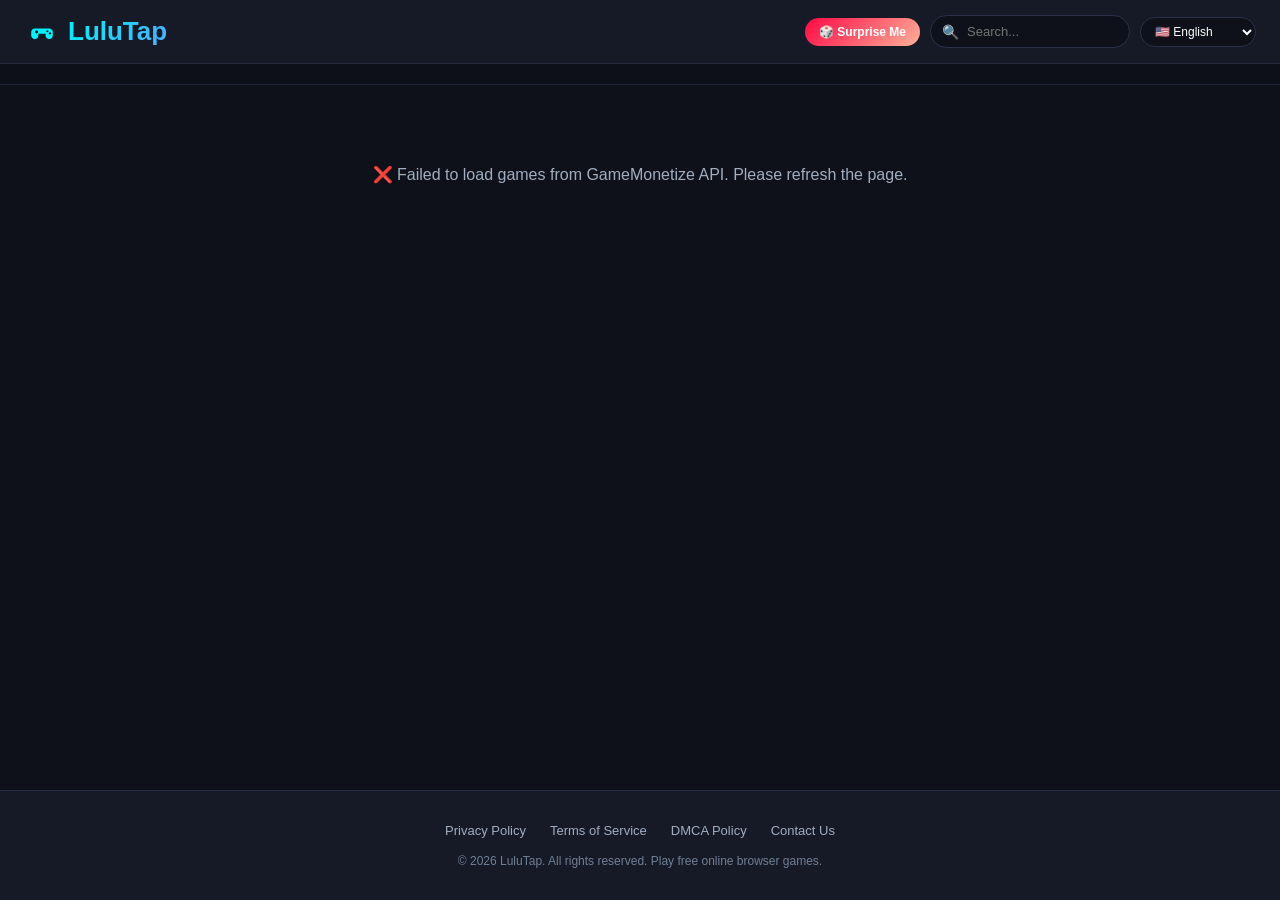
==== commit cac89eb1: "Update index.html" ====
--- a/index.html
+++ b/index.html
@@ -29,7 +29,6 @@
         .search-input:focus { border-color: #00f2fe; }
         .search-icon { position: absolute; left: 12px; top: 50%; transform: translateY(-50%); color: #718096; font-size: 14px; }
 
-        /* Surprise Me Button */
         .random-btn { background: linear-gradient(135deg, #ff0844 0%, #ffb199 100%); border: none; color: #fff; padding: 7px 14px; border-radius: 20px; font-size: 12px; font-weight: bold; cursor: pointer; display: flex; align-items: center; gap: 4px; transition: transform 0.2s; flex-shrink: 0; }
         .random-btn:hover { transform: scale(1.05); }
 
@@ -54,9 +53,9 @@
         .category-title::before { content: ''; width: 4px; height: 18px; background: #00f2fe; border-radius: 2px; }
         .see-all-btn { color: #00f2fe; text-decoration: none; font-size: 13px; font-weight: 600; }
 
-        /* 循环无限滚动动画核心 CSS */
+        /* 循环无限滚动动画 */
         .row-scroll-container { width: 100%; overflow: hidden; position: relative; }
-        .row-scroll-track { display: flex; gap: 16px; width: max-content; animation: infiniteScroll 30s linear infinite; }
+        .row-scroll-track { display: flex; gap: 16px; width: max-content; animation: infiniteScroll 35s linear infinite; }
         .row-scroll-container:hover .row-scroll-track { animation-play-state: paused; }
 
         @keyframes infiniteScroll {
@@ -67,7 +66,7 @@
         /* Cards & Favorite Heart */
         .game-card { width: 180px; height: 180px; flex-shrink: 0; position: relative; background: #161926; border-radius: 12px; overflow: hidden; border: 1px solid #222738; text-decoration: none; color: #fff; display: flex; flex-direction: column; justify-content: flex-end; transition: transform 0.25s, border-color 0.25s; cursor: pointer; }
         .game-card:hover { transform: translateY(-4px); border-color: #00f2fe; box-shadow: 0 6px 20px rgba(0, 242, 254, 0.2); }
-        .card-cover { position: absolute; top: 0; left: 0; width: 100%; height: 100%; background-size: cover; background-position: center; transition: transform 0.3s; }
+        .card-cover { position: absolute; top: 0; left: 0; width: 100%; height: 100%; object-fit: cover; transition: transform 0.3s; }
         .game-card:hover .card-cover { transform: scale(1.05); }
         .card-overlay { position: relative; z-index: 1; background: linear-gradient(0deg, rgba(15,17,26,0.95) 0%, rgba(15,17,26,0) 100%); padding: 10px; }
         .card-title { font-size: 13px; font-weight: bold; white-space: nowrap; overflow: hidden; text-overflow: ellipsis; }
@@ -76,7 +75,7 @@
         .fav-heart-btn.active { color: #ff0844; }
         .fav-heart-btn:hover { transform: scale(1.15); }
 
-        .loading-box { text-align: center; padding: 60px; color: #a0aec0; }
+        .loading-box { text-align: center; padding: 60px; color: #a0aec0; font-size: 16px; }
 
         /* Footer */
         footer { background: #161926; border-top: 1px solid #262b3d; padding: 32px 24px; text-align: center; margin-top: auto; }
@@ -138,7 +137,7 @@
     </nav>
 
     <main class="main-content" id="main-content">
-        <div class="loading-box">Loading games catalog...</div>
+        <div class="loading-box">🎮 Fetching GameMonetize Games Catalog...</div>
     </main>
 
     <footer>
@@ -228,7 +227,7 @@
             const game = gameMap[gameId];
             if (!game) return;
             let favs = JSON.parse(localStorage.getItem('lulutap_favorites') || '[]');
-            const index = favs.findIndex(f => f.id === game.id);
+            const index = favs.findIndex(f => String(f.id) === String(game.id));
             if (index > -1) {
                 favs.splice(index, 1);
             } else {
@@ -240,7 +239,7 @@
 
         function isFavorite(gameId) {
             let favs = JSON.parse(localStorage.getItem('lulutap_favorites') || '[]');
-            return favs.some(f => f.id === gameId);
+            return favs.some(f => String(f.id) === String(gameId));
         }
 
         function playRandomGame() {
@@ -254,7 +253,7 @@
             const game = gameMap[gameId];
             if (!game) return;
             let recent = JSON.parse(localStorage.getItem('lulutap_recent') || '[]');
-            recent = recent.filter(g => g.id !== game.id);
+            recent = recent.filter(g => String(g.id) !== String(game.id));
             recent.unshift(game);
             if (recent.length > 10) recent.pop();
             localStorage.setItem('lulutap_recent', JSON.stringify(recent));
@@ -298,7 +297,7 @@
                     <button class="fav-heart-btn ${isFav ? 'active' : ''}" onclick="toggleFavoriteById(event, '${g.id}')">
                         ${isFav ? '❤️' : '🤍'}
                     </button>
-                    <div class="card-cover" style="background-image: url('${g.img}');"></div>
+                    <img class="card-cover" src="${g.img}" alt="${safeTitle}" loading="lazy" onerror="this.onerror=null;this.src='https://via.placeholder.com/300x300/161926/00f2fe?text=LuluTap+Game';" />
                     <div class="card-overlay"><div class="card-title">${safeTitle}</div></div>
                 </div>
             `;
@@ -323,52 +322,56 @@
             `;
         }
 
-        function generateMockGames() {
-            return Array.from({length: 60}).map((_, i) => ({
-                id: `mock-${i}`, 
-                title: `Game ${i+1}`, 
-                category: FIXED_TAGS[i % FIXED_TAGS.length],
-                img: `https://picsum.photos/seed/${i+100}/300/300`, 
-                gameUrl: "https://html5.gamedistribution.com/rvvAS30838184/",
-                description: "Fun online game.", 
-                instructions: "Use WASD or Spacebar."
-            }));
-        }
-
-        async function fetchGamesWithFallback() {
-            const targetUrl = 'https://gamemonetize.com/feed.php?format=0&page=1';
+        // 强力网络请求：优先直连 GameMonetize 节点，解决 API 跨域与空数据问题
+        async function fetchGameMonetizeFeed() {
+            const gmUrl = 'https://gamemonetize.com/feed.php?format=0&num=80';
             
-            // 尝试 1: corsproxy.io
+            // 方式 A: 全球高速代理 1
             try {
-                const res = await fetch(`https://corsproxy.io/?${encodeURIComponent(targetUrl)}`);
+                const res = await fetch(`https://api.codetabs.com/v1/proxy?quest=${encodeURIComponent(gmUrl)}`);
                 if (res.ok) {
-                    const raw = await res.json();
-                    if (Array.isArray(raw) && raw.length > 0) return raw;
+                    const data = await res.json();
+                    if (Array.isArray(data) && data.length > 0) return data;
                 }
-            } catch (e) { console.warn("Proxy 1 failed:", e); }
-
-            // 尝试 2: api.allorigins.win
+            } catch (e) { console.warn("Proxy A failed:", e); }
+
+            // 方式 B: 全球高速代理 2
             try {
-                const res = await fetch(`https://api.allorigins.win/raw?url=${encodeURIComponent(targetUrl)}`);
+                const res = await fetch(`https://corsproxy.io/?${encodeURIComponent(gmUrl)}`);
                 if (res.ok) {
-                    const raw = await res.json();
-                    if (Array.isArray(raw) && raw.length > 0) return raw;
+                    const data = await res.json();
+                    if (Array.isArray(data) && data.length > 0) return data;
                 }
-            } catch (e) { console.warn("Proxy 2 failed:", e); }
-
-            // 兜底返回模拟数据
-            return generateMockGames();
+            } catch (e) { console.warn("Proxy B failed:", e); }
+
+            // 方式 C: 备用 API 方式 3
+            try {
+                const res = await fetch(`https://api.allorigins.win/raw?url=${encodeURIComponent(gmUrl)}`);
+                if (res.ok) {
+                    const data = await res.json();
+                    if (Array.isArray(data) && data.length > 0) return data;
+                }
+            } catch (e) { console.warn("Proxy C failed:", e); }
+
+            return [];
         }
 
         async function initData() {
-            const rawData = await fetchGamesWithFallback();
+            const rawData = await fetchGameMonetizeFeed();
             
+            if (!rawData || rawData.length === 0) {
+                document.getElementById('main-content').innerHTML = `
+                    <div class="loading-box">❌ Failed to load games from GameMonetize API. Please refresh the page.</div>
+                `;
+                return;
+            }
+
             allGames = rawData.map((item, i) => ({
-                id: item.id ? String(item.id) : `g-${i}`,
-                title: item.title || `Game ${i+1}`,
+                id: item.id ? String(item.id) : `gm-${i}`,
+                title: item.title || "GameMonetize Title",
                 category: item.category || "Puzzle",
-                img: item.thumb || `https://picsum.photos/seed/${i+200}/300/300`, 
-                gameUrl: item.url || "https://html5.gamedistribution.com/rvvAS30838184/",
+                img: item.thumb || item.image || '', 
+                gameUrl: item.url || '',
                 description: item.description || '', 
                 instructions: item.instructions || ''
             }));
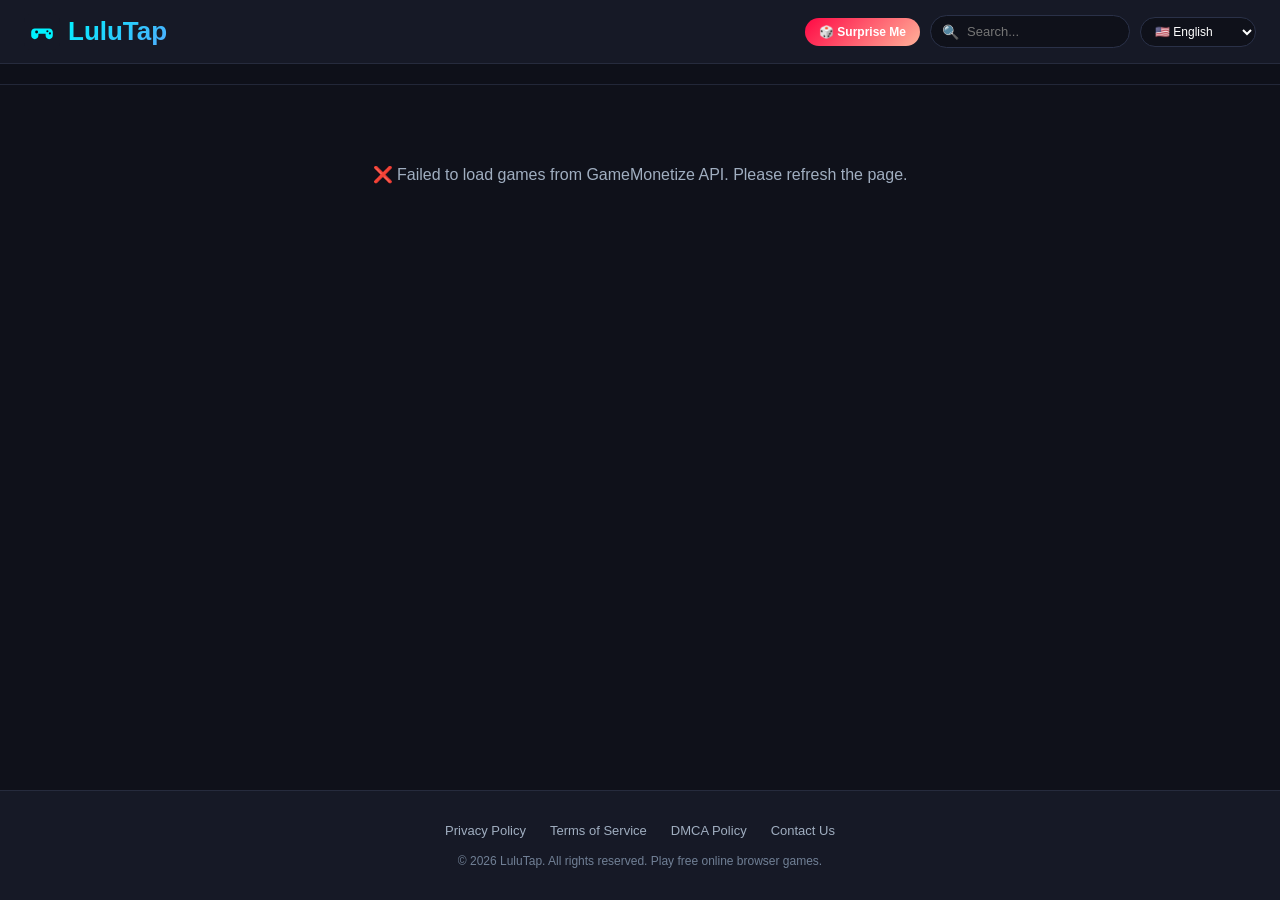
==== commit 68560a73: "Update index.html" ====
--- a/index.html
+++ b/index.html
@@ -53,10 +53,15 @@
         .category-title::before { content: ''; width: 4px; height: 18px; background: #00f2fe; border-radius: 2px; }
         .see-all-btn { color: #00f2fe; text-decoration: none; font-size: 13px; font-weight: 600; }
 
-        /* 循环无限滚动动画 */
-        .row-scroll-container { width: 100%; overflow: hidden; position: relative; }
-        .row-scroll-track { display: flex; gap: 16px; width: max-content; animation: infiniteScroll 35s linear infinite; }
-        .row-scroll-container:hover .row-scroll-track { animation-play-state: paused; }
+        /* 滚动动画容器 */
+        .row-scroll-container { width: 100%; overflow-x: auto; scrollbar-width: none; position: relative; }
+        .row-scroll-container::-webkit-scrollbar { display: none; }
+        
+        .row-scroll-track { display: flex; gap: 16px; width: max-content; }
+        
+        /* 仅在卡片足够多时启用无缝动画 */
+        .row-scroll-track.animate { animation: infiniteScroll 40s linear infinite; }
+        .row-scroll-container:hover .row-scroll-track.animate { animation-play-state: paused; }
 
         @keyframes infiniteScroll {
             0% { transform: translateX(0); }
@@ -159,10 +164,23 @@
 
     <script>
         const FIXED_TAGS = [
-            ".IO", "2 Player", "3D", "Bejeweled", "Boys", "Clicker", 
-            "Cooking", "Girls", "Multiplayer", "Puzzle", "Shooting", 
-            "Racing", "Soccer", "Sports", "Stickman"
+            "Action", "3D", "Arcade", "Car", "Driving", 
+            "Puzzle", "Shooting", "Soccer", "Sports", "Girls", 
+            "Clicker", "Cooking", "Multiplayer", "2 Player", "Stickman"
         ];
+
+        // 智能模糊搜索关键词字典（避免 API 类别对不上）
+        const TAG_KEYWORDS = {
+            "Soccer": ["soccer", "football", "ball", "goal", "kick", "penalty"],
+            "Sports": ["sport", "basketball", "tennis", "golf", "dart", "bowling", "baseball", "pool", "billiard", "boxing"],
+            "Car": ["car", "drive", "driving", "parking", "vehicle", "auto", "truck"],
+            "Driving": ["drive", "driving", "rider", "bike", "moto", "racing", "speed"],
+            "Shooting": ["shoot", "gun", "sniper", "fps", "war", "battle", "army"],
+            "Girls": ["girl", "dress", "makeup", "fashion", "wedding", "doll", "cooking", "salon"],
+            "Cooking": ["cook", "kitchen", "chef", "food", "cake", "pizza", "burger", "baking"],
+            "2 Player": ["2 player", "two player", "multiplayer", "versus", "vs"],
+            "Stickman": ["stickman", "stick"]
+        };
 
         let allGames = [];
         let gameMap = {};
@@ -275,7 +293,7 @@
         function handleSearch(keyword) {
             const term = keyword.trim().toLowerCase();
             if(!term) { renderShelf(); return; }
-            const filtered = allGames.filter(g => g.title.toLowerCase().includes(term));
+            const filtered = allGames.filter(g => g.title.toLowerCase().includes(term) || g.category.toLowerCase().includes(term));
             const main = document.getElementById('main-content');
             main.innerHTML = `
                 <section class="category-section">
@@ -297,7 +315,7 @@
                     <button class="fav-heart-btn ${isFav ? 'active' : ''}" onclick="toggleFavoriteById(event, '${g.id}')">
                         ${isFav ? '❤️' : '🤍'}
                     </button>
-                    <img class="card-cover" src="${g.img}" alt="${safeTitle}" loading="lazy" onerror="this.onerror=null;this.src='https://via.placeholder.com/300x300/161926/00f2fe?text=LuluTap+Game';" />
+                    <img class="card-cover" src="${g.img}" alt="${safeTitle}" loading="lazy" onerror="this.onerror=null;this.src='https://via.placeholder.com/300x300/161926/00f2fe?text=Game';" />
                     <div class="card-overlay"><div class="card-title">${safeTitle}</div></div>
                 </div>
             `;
@@ -306,15 +324,22 @@
         function renderLoopRow(gamesList) {
             if (!gamesList || gamesList.length === 0) return '';
             
-            let displayList = [...gamesList];
-            while (displayList.length < 12) {
-                displayList = displayList.concat(gamesList);
-            }
-            
-            const rawCardsHtml = displayList.map(g => renderCardHtml(g)).join('');
+            // 如果只有极少数游戏（小于 5 个），直接横向排列，不复制不加无限动画
+            if (gamesList.length < 5) {
+                return `
+                    <div class="row-scroll-container">
+                        <div class="row-scroll-track">
+                            ${gamesList.map(g => renderCardHtml(g)).join('')}
+                        </div>
+                    </div>
+                `;
+            }
+
+            // 游戏足够多时，复制一遍凑成循环跑马灯
+            const rawCardsHtml = gamesList.map(g => renderCardHtml(g)).join('');
             return `
                 <div class="row-scroll-container">
-                    <div class="row-scroll-track">
+                    <div class="row-scroll-track animate">
                         ${rawCardsHtml}
                         ${rawCardsHtml}
                     </div>
@@ -322,36 +347,25 @@
             `;
         }
 
-        // 强力网络请求：优先直连 GameMonetize 节点，解决 API 跨域与空数据问题
         async function fetchGameMonetizeFeed() {
-            const gmUrl = 'https://gamemonetize.com/feed.php?format=0&num=80';
+            // 一次性抓取 300 个游戏，确保每个分类都有足够多的真实游戏！
+            const gmUrl = 'https://gamemonetize.com/feed.php?format=0&num=300';
             
-            // 方式 A: 全球高速代理 1
             try {
                 const res = await fetch(`https://api.codetabs.com/v1/proxy?quest=${encodeURIComponent(gmUrl)}`);
                 if (res.ok) {
                     const data = await res.json();
                     if (Array.isArray(data) && data.length > 0) return data;
                 }
-            } catch (e) { console.warn("Proxy A failed:", e); }
-
-            // 方式 B: 全球高速代理 2
+            } catch (e) { console.warn("Proxy 1 failed:", e); }
+
             try {
                 const res = await fetch(`https://corsproxy.io/?${encodeURIComponent(gmUrl)}`);
                 if (res.ok) {
                     const data = await res.json();
                     if (Array.isArray(data) && data.length > 0) return data;
                 }
-            } catch (e) { console.warn("Proxy B failed:", e); }
-
-            // 方式 C: 备用 API 方式 3
-            try {
-                const res = await fetch(`https://api.allorigins.win/raw?url=${encodeURIComponent(gmUrl)}`);
-                if (res.ok) {
-                    const data = await res.json();
-                    if (Array.isArray(data) && data.length > 0) return data;
-                }
-            } catch (e) { console.warn("Proxy C failed:", e); }
+            } catch (e) { console.warn("Proxy 2 failed:", e); }
 
             return [];
         }
@@ -366,26 +380,53 @@
                 return;
             }
 
-            allGames = rawData.map((item, i) => ({
-                id: item.id ? String(item.id) : `gm-${i}`,
-                title: item.title || "GameMonetize Title",
-                category: item.category || "Puzzle",
-                img: item.thumb || item.image || '', 
-                gameUrl: item.url || '',
-                description: item.description || '', 
-                instructions: item.instructions || ''
-            }));
+            // 去重解析
+            const seenIds = new Set();
+            allGames = [];
+
+            rawData.forEach((item, i) => {
+                const id = item.id ? String(item.id) : `gm-${i}`;
+                if (!seenIds.has(id)) {
+                    seenIds.add(id);
+                    allGames.push({
+                        id: id,
+                        title: item.title || "Game Title",
+                        category: item.category || "Puzzle",
+                        img: item.thumb || item.image || '', 
+                        gameUrl: item.url || '',
+                        description: item.description || '', 
+                        instructions: item.instructions || ''
+                    });
+                }
+            });
 
             gameMap = {};
             categorizedGames = {};
             FIXED_TAGS.forEach(tag => { categorizedGames[tag] = []; });
 
+            // **核心修正：智能精准分栏**
             allGames.forEach(g => {
                 gameMap[g.id] = g;
-                const catLower = g.category.toLowerCase();
+                const catText = (g.category + " " + g.title + " " + g.description).toLowerCase();
+
                 FIXED_TAGS.forEach(tag => {
-                    if (catLower.includes(tag.toLowerCase()) || tag.toLowerCase().includes(catLower)) {
-                        categorizedGames[tag].push(g);
+                    const tagLower = tag.toLowerCase();
+                    let isMatch = false;
+
+                    // 1. 直连分类名匹配
+                    if (g.category.toLowerCase().includes(tagLower)) {
+                        isMatch = true;
+                    } 
+                    // 2. 关键词模糊检索匹配
+                    else if (TAG_KEYWORDS[tag]) {
+                        isMatch = TAG_KEYWORDS[tag].some(kw => catText.includes(kw));
+                    }
+
+                    if (isMatch) {
+                        // 避免同一个分类加入重复游戏
+                        if (!categorizedGames[tag].some(existing => existing.id === g.id)) {
+                            categorizedGames[tag].push(g);
+                        }
                     }
                 });
             });
@@ -401,7 +442,10 @@
             tagsHtml += `<div class="tag-nav-item" onclick="scrollToCategory('Recently-Played', this)">🕒 Recently Played</div>`;
             tagsHtml += `<div class="tag-nav-item" onclick="scrollToCategory('Hot-Games', this)">🔥 Hot Games</div>`;
             FIXED_TAGS.forEach(cat => {
-                tagsHtml += `<div class="tag-nav-item" onclick="scrollToCategory('${cat}', this)">${cat}</div>`;
+                // 只显示有游戏的分类标签
+                if (categorizedGames[cat] && categorizedGames[cat].length > 0) {
+                    tagsHtml += `<div class="tag-nav-item" onclick="scrollToCategory('${cat}', this)">${cat}</div>`;
+                }
             });
             bar.innerHTML = tagsHtml;
         }
@@ -430,6 +474,7 @@
                 `;
             }
 
+            // 热门游戏取前 15 个不重复游戏
             html += `
                 <section class="category-section" id="cat-row-Hot-Games">
                     <div class="category-header"><div class="category-title">🔥 Hot Games</div></div>
@@ -437,21 +482,21 @@
                 </section>
             `;
 
+            // 分类展示：只有真正匹配到了游戏才渲染该分类，绝对不再拿固定游戏滥竽充数！
             FIXED_TAGS.forEach(cat => {
                 let games = categorizedGames[cat];
-                if (!games || games.length === 0) games = allGames.slice(0, 10);
-                else games = games.slice(0, 10);
-                
-                const safeCat = cat.replace(/[^a-zA-Z0-9]/g, '-');
-                html += `
-                    <section class="category-section" id="cat-row-${safeCat}">
-                        <div class="category-header">
-                            <div class="category-title">${cat}</div>
-                            <a href="category.html?type=${encodeURIComponent(cat)}" class="see-all-btn">See All ></a>
-                        </div>
-                        ${renderLoopRow(games)}
-                    </section>
-                `;
+                if (games && games.length > 0) {
+                    const safeCat = cat.replace(/[^a-zA-Z0-9]/g, '-');
+                    html += `
+                        <section class="category-section" id="cat-row-${safeCat}">
+                            <div class="category-header">
+                                <div class="category-title">${cat} (${games.length})</div>
+                                <a href="category.html?type=${encodeURIComponent(cat)}" class="see-all-btn">See All ></a>
+                            </div>
+                            ${renderLoopRow(games.slice(0, 15))}
+                        </section>
+                    `;
+                }
             });
 
             main.innerHTML = html;
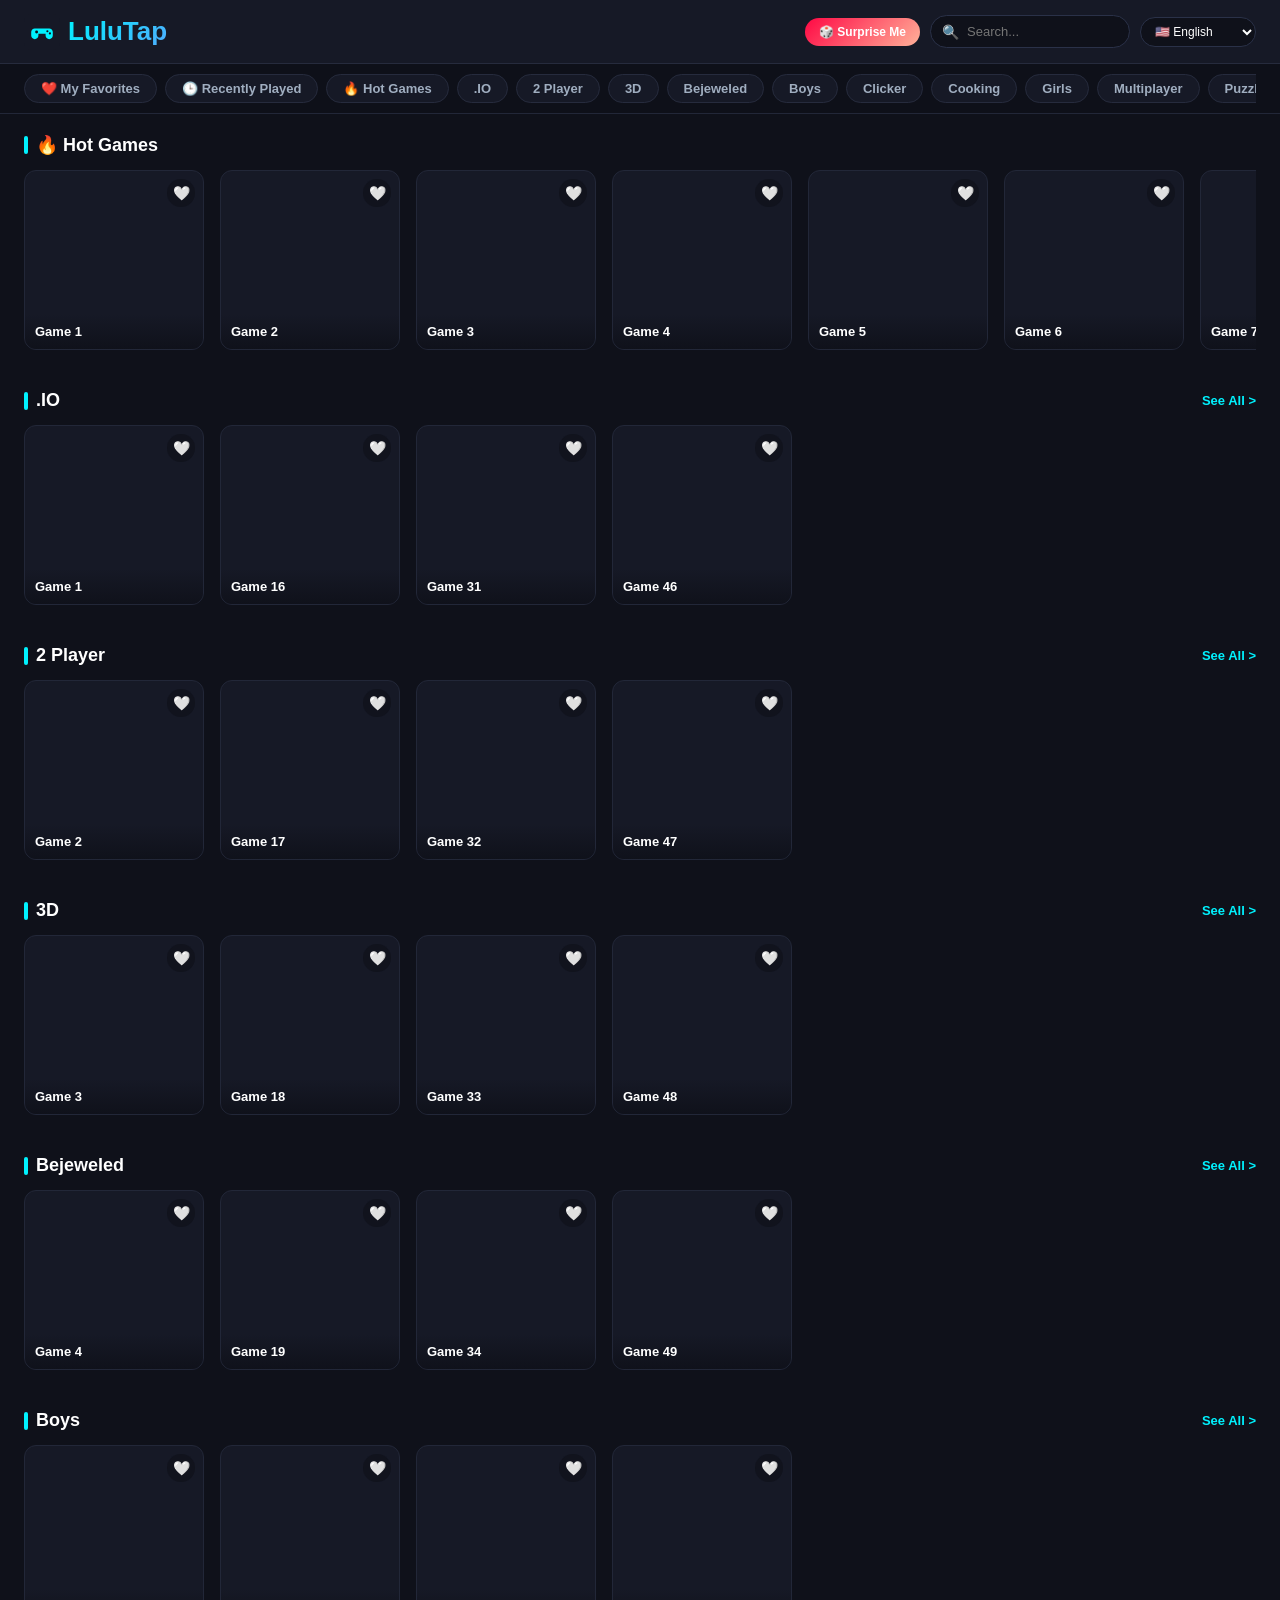
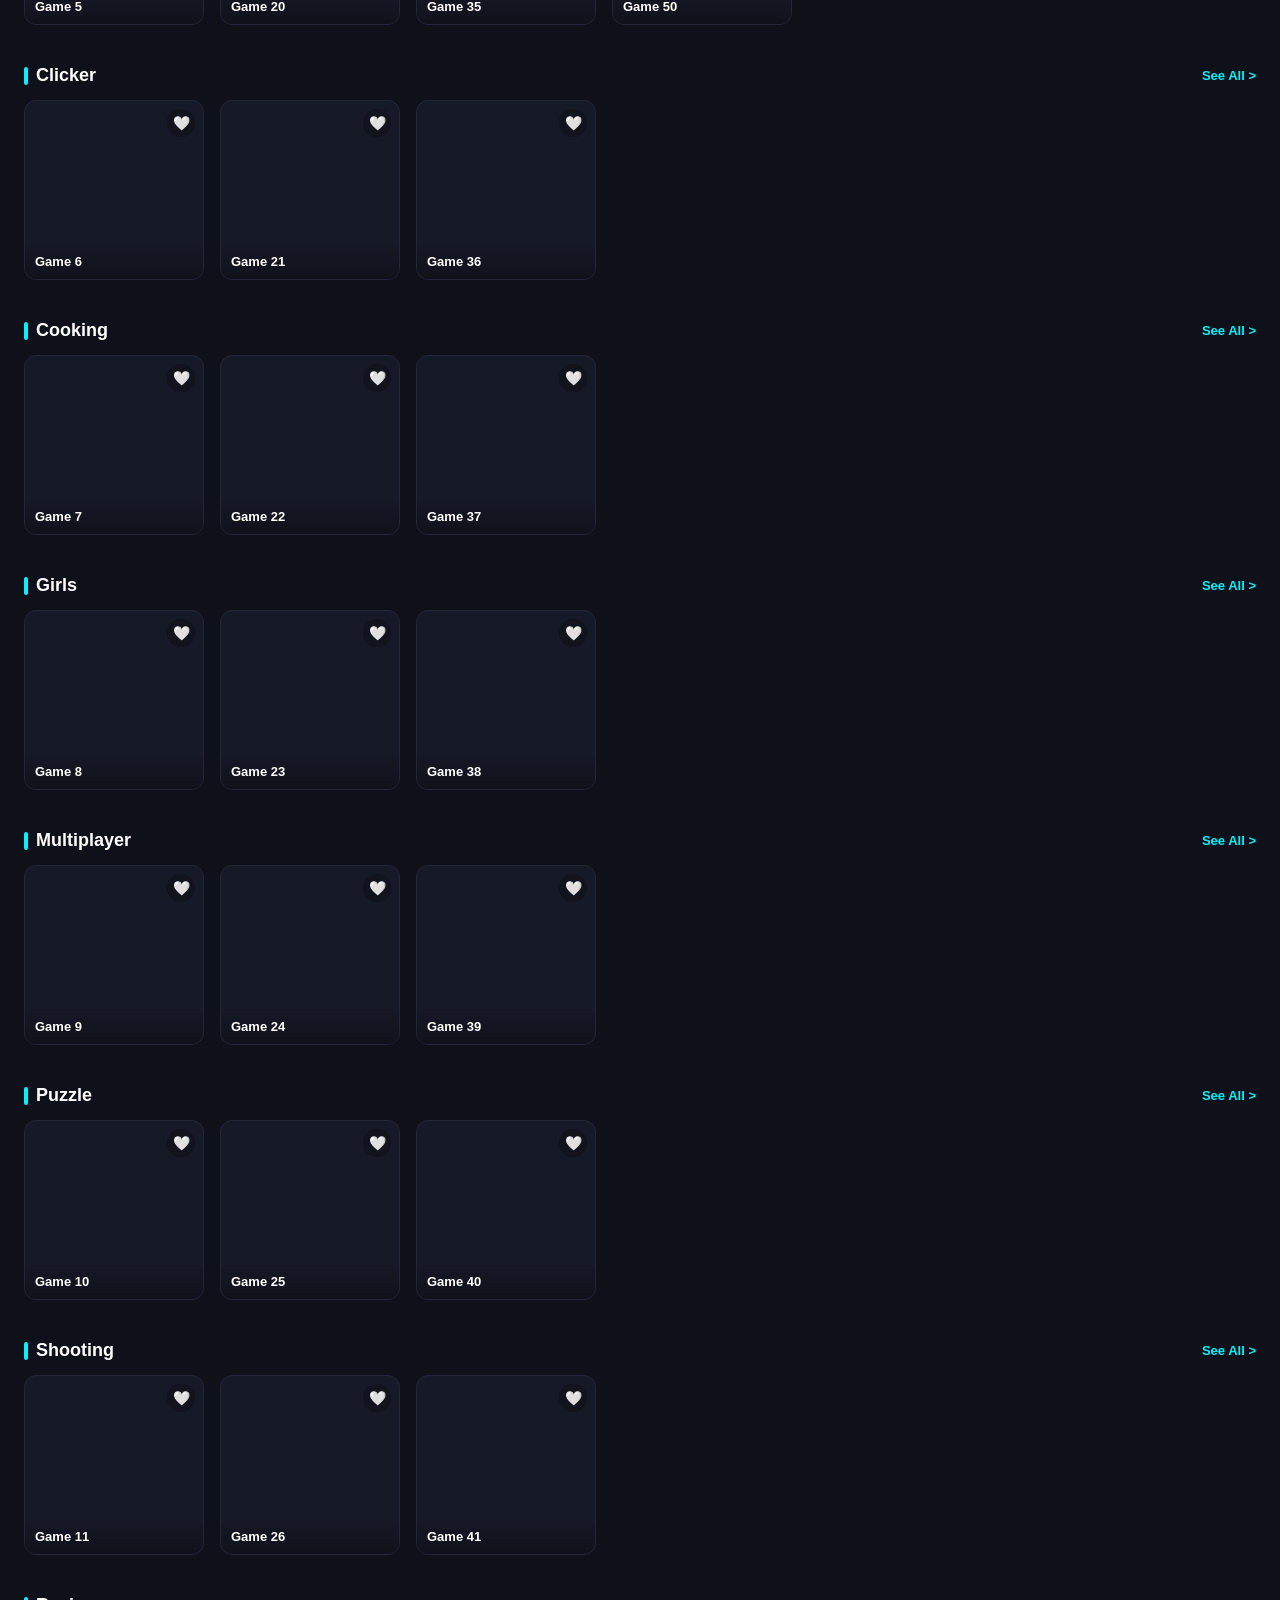
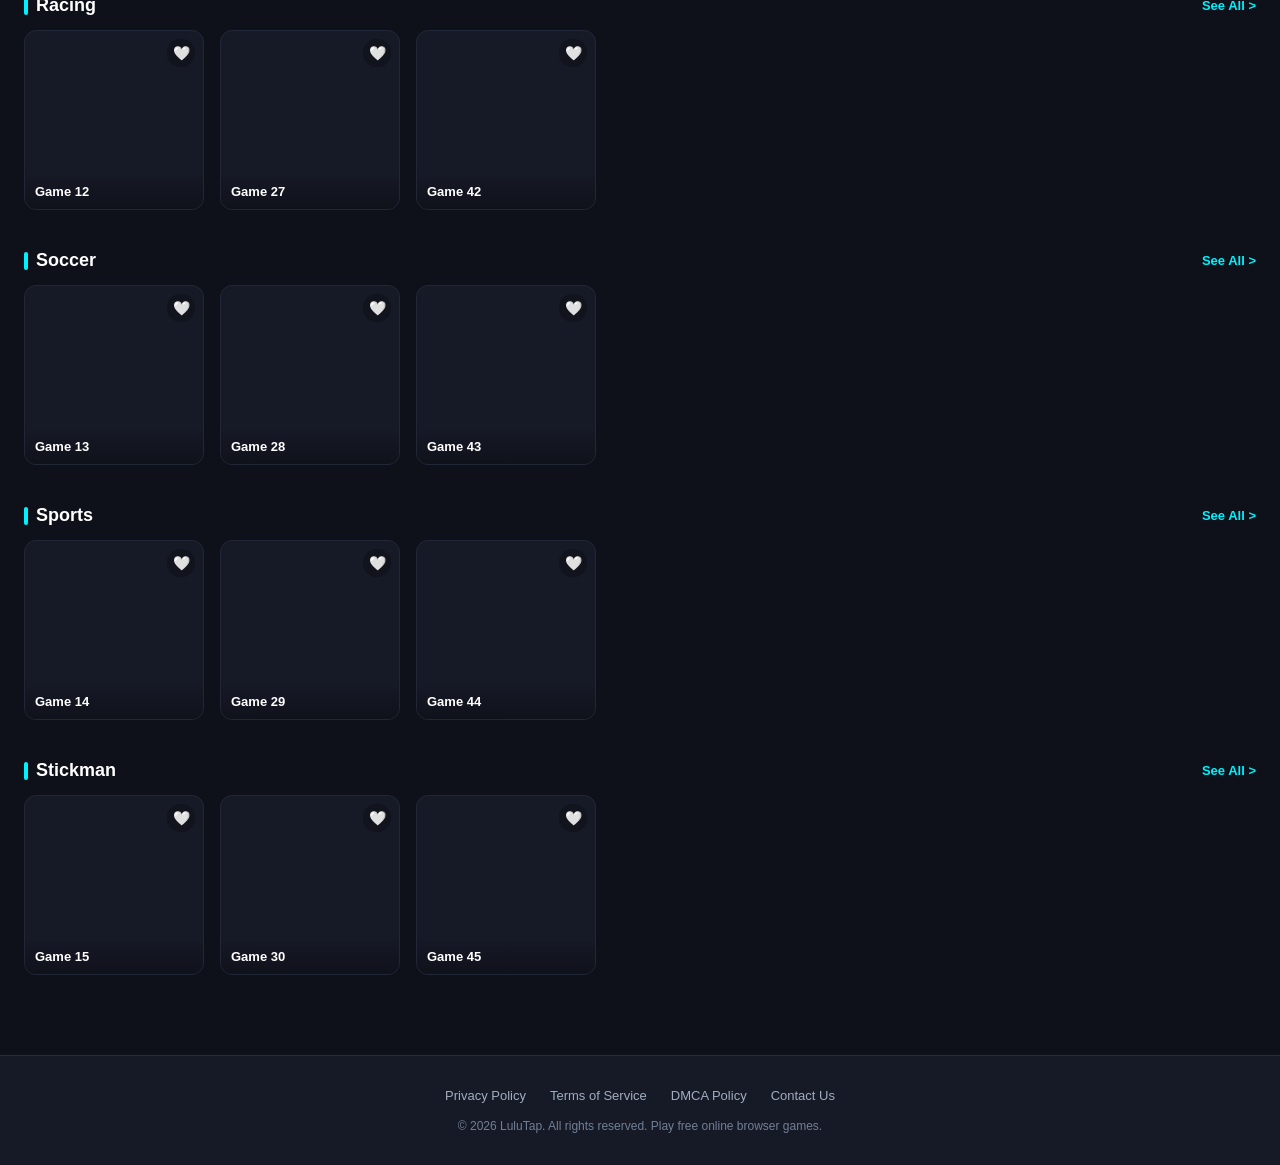
==== commit 1d7eaf9b: "Update index.html" ====
--- a/index.html
+++ b/index.html
@@ -5,6 +5,8 @@
     <meta name="viewport" content="width=device-width, initial-scale=1.0">
     <title>LuluTap - Play Free Online Games</title>
     <link rel="icon" type="image/svg+xml" href="data:image/svg+xml,<svg xmlns='http://www.w3.org/2000/svg' viewBox='0 0 100 100'><text y='.9em' font-size='90'>🎮</text></svg>">
+    
+    <!-- PWA Manifest & App Desktop Support -->
     <link rel="manifest" href="manifest.json">
     <meta name="theme-color" content="#0f111a">
     <meta name="apple-mobile-web-app-capable" content="yes">
@@ -29,6 +31,7 @@
         .search-input:focus { border-color: #00f2fe; }
         .search-icon { position: absolute; left: 12px; top: 50%; transform: translateY(-50%); color: #718096; font-size: 14px; }
 
+        /* Surprise Me Button */
         .random-btn { background: linear-gradient(135deg, #ff0844 0%, #ffb199 100%); border: none; color: #fff; padding: 7px 14px; border-radius: 20px; font-size: 12px; font-weight: bold; cursor: pointer; display: flex; align-items: center; gap: 4px; transition: transform 0.2s; flex-shrink: 0; }
         .random-btn:hover { transform: scale(1.05); }
 
@@ -53,25 +56,11 @@
         .category-title::before { content: ''; width: 4px; height: 18px; background: #00f2fe; border-radius: 2px; }
         .see-all-btn { color: #00f2fe; text-decoration: none; font-size: 13px; font-weight: 600; }
 
-        /* 滚动动画容器 */
-        .row-scroll-container { width: 100%; overflow-x: auto; scrollbar-width: none; position: relative; }
-        .row-scroll-container::-webkit-scrollbar { display: none; }
-        
-        .row-scroll-track { display: flex; gap: 16px; width: max-content; }
-        
-        /* 仅在卡片足够多时启用无缝动画 */
-        .row-scroll-track.animate { animation: infiniteScroll 40s linear infinite; }
-        .row-scroll-container:hover .row-scroll-track.animate { animation-play-state: paused; }
-
-        @keyframes infiniteScroll {
-            0% { transform: translateX(0); }
-            100% { transform: translateX(-50%); }
-        }
-
         /* Cards & Favorite Heart */
+        .row-scroll-track { display: flex; gap: 16px; overflow-x: auto; padding-bottom: 8px; scrollbar-width: thin; scrollbar-color: #262b3d #0f111a; }
         .game-card { width: 180px; height: 180px; flex-shrink: 0; position: relative; background: #161926; border-radius: 12px; overflow: hidden; border: 1px solid #222738; text-decoration: none; color: #fff; display: flex; flex-direction: column; justify-content: flex-end; transition: transform 0.25s, border-color 0.25s; cursor: pointer; }
         .game-card:hover { transform: translateY(-4px); border-color: #00f2fe; box-shadow: 0 6px 20px rgba(0, 242, 254, 0.2); }
-        .card-cover { position: absolute; top: 0; left: 0; width: 100%; height: 100%; object-fit: cover; transition: transform 0.3s; }
+        .card-cover { position: absolute; top: 0; left: 0; width: 100%; height: 100%; background-size: cover; background-position: center; transition: transform 0.3s; }
         .game-card:hover .card-cover { transform: scale(1.05); }
         .card-overlay { position: relative; z-index: 1; background: linear-gradient(0deg, rgba(15,17,26,0.95) 0%, rgba(15,17,26,0) 100%); padding: 10px; }
         .card-title { font-size: 13px; font-weight: bold; white-space: nowrap; overflow: hidden; text-overflow: ellipsis; }
@@ -80,7 +69,7 @@
         .fav-heart-btn.active { color: #ff0844; }
         .fav-heart-btn:hover { transform: scale(1.15); }
 
-        .loading-box { text-align: center; padding: 60px; color: #a0aec0; font-size: 16px; }
+        .loading-box { text-align: center; padding: 60px; color: #a0aec0; }
 
         /* Footer */
         footer { background: #161926; border-top: 1px solid #262b3d; padding: 32px 24px; text-align: center; margin-top: auto; }
@@ -130,6 +119,7 @@
         </div>
     </header>
 
+    <!-- PWA Installation Bar -->
     <div class="pwa-banner" id="pwa-banner">
         <span>📲 Add <b>LuluTap</b> to Home Screen for instant play!</span>
         <button class="pwa-btn" id="pwa-install-btn">Install</button>
@@ -142,7 +132,7 @@
     </nav>
 
     <main class="main-content" id="main-content">
-        <div class="loading-box">🎮 Fetching GameMonetize Games Catalog...</div>
+        <div class="loading-box">Loading games catalog...</div>
     </main>
 
     <footer>
@@ -164,29 +154,16 @@
 
     <script>
         const FIXED_TAGS = [
-            "Action", "3D", "Arcade", "Car", "Driving", 
-            "Puzzle", "Shooting", "Soccer", "Sports", "Girls", 
-            "Clicker", "Cooking", "Multiplayer", "2 Player", "Stickman"
+            ".IO", "2 Player", "3D", "Bejeweled", "Boys", "Clicker", 
+            "Cooking", "Girls", "Multiplayer", "Puzzle", "Shooting", 
+            "Racing", "Soccer", "Sports", "Stickman"
         ];
 
-        // 智能模糊搜索关键词字典（避免 API 类别对不上）
-        const TAG_KEYWORDS = {
-            "Soccer": ["soccer", "football", "ball", "goal", "kick", "penalty"],
-            "Sports": ["sport", "basketball", "tennis", "golf", "dart", "bowling", "baseball", "pool", "billiard", "boxing"],
-            "Car": ["car", "drive", "driving", "parking", "vehicle", "auto", "truck"],
-            "Driving": ["drive", "driving", "rider", "bike", "moto", "racing", "speed"],
-            "Shooting": ["shoot", "gun", "sniper", "fps", "war", "battle", "army"],
-            "Girls": ["girl", "dress", "makeup", "fashion", "wedding", "doll", "cooking", "salon"],
-            "Cooking": ["cook", "kitchen", "chef", "food", "cake", "pizza", "burger", "baking"],
-            "2 Player": ["2 player", "two player", "multiplayer", "versus", "vs"],
-            "Stickman": ["stickman", "stick"]
-        };
-
         let allGames = [];
-        let gameMap = {};
         let categorizedGames = {};
         let deferredPrompt = null;
 
+        // PWA Installation Hook
         window.addEventListener('beforeinstallprompt', (e) => {
             e.preventDefault();
             deferredPrompt = e;
@@ -196,7 +173,7 @@
         document.getElementById('pwa-install-btn').addEventListener('click', async () => {
             if (deferredPrompt) {
                 deferredPrompt.prompt();
-                await deferredPrompt.userChoice;
+                const { outcome } = await deferredPrompt.userChoice;
                 deferredPrompt = null;
                 document.getElementById('pwa-banner').style.display = 'none';
             }
@@ -240,12 +217,10 @@
             }
         }
 
-        function toggleFavoriteById(e, gameId) {
+        function toggleFavorite(e, game) {
             e.stopPropagation();
-            const game = gameMap[gameId];
-            if (!game) return;
             let favs = JSON.parse(localStorage.getItem('lulutap_favorites') || '[]');
-            const index = favs.findIndex(f => String(f.id) === String(game.id));
+            const index = favs.findIndex(f => f.id === game.id);
             if (index > -1) {
                 favs.splice(index, 1);
             } else {
@@ -257,21 +232,19 @@
 
         function isFavorite(gameId) {
             let favs = JSON.parse(localStorage.getItem('lulutap_favorites') || '[]');
-            return favs.some(f => String(f.id) === String(gameId));
+            return favs.some(f => f.id === gameId);
         }
 
         function playRandomGame() {
             if (allGames.length > 0) {
                 const random = allGames[Math.floor(Math.random() * allGames.length)];
-                saveAndGoById(random.id);
-            }
-        }
-
-        function saveAndGoById(gameId) {
-            const game = gameMap[gameId];
-            if (!game) return;
+                saveAndGo(random);
+            }
+        }
+
+        function saveAndGo(game) {
             let recent = JSON.parse(localStorage.getItem('lulutap_recent') || '[]');
-            recent = recent.filter(g => String(g.id) !== String(game.id));
+            recent = recent.filter(g => g.id !== game.id);
             recent.unshift(game);
             if (recent.length > 10) recent.pop();
             localStorage.setItem('lulutap_recent', JSON.stringify(recent));
@@ -293,15 +266,13 @@
         function handleSearch(keyword) {
             const term = keyword.trim().toLowerCase();
             if(!term) { renderShelf(); return; }
-            const filtered = allGames.filter(g => g.title.toLowerCase().includes(term) || g.category.toLowerCase().includes(term));
+            const filtered = allGames.filter(g => g.title.toLowerCase().includes(term));
             const main = document.getElementById('main-content');
             main.innerHTML = `
                 <section class="category-section">
                     <div class="category-header"><div class="category-title">Search Results (${filtered.length})</div></div>
-                    <div class="row-scroll-container">
-                        <div class="row-scroll-track" style="animation: none; flex-wrap: wrap;">
-                            ${filtered.map(g => renderCardHtml(g)).join('')}
-                        </div>
+                    <div class="row-scroll-track" style="flex-wrap: wrap;">
+                        ${filtered.map(g => renderCardHtml(g)).join('')}
                     </div>
                 </section>
             `;
@@ -309,124 +280,44 @@
 
         function renderCardHtml(g) {
             const isFav = isFavorite(g.id);
-            const safeTitle = g.title.replace(/"/g, '&quot;');
             return `
-                <div class="game-card" onclick="saveAndGoById('${g.id}')">
-                    <button class="fav-heart-btn ${isFav ? 'active' : ''}" onclick="toggleFavoriteById(event, '${g.id}')">
+                <div class="game-card" onclick='saveAndGo(${JSON.stringify(g).replace(/'/g, "&apos;")})'>
+                    <button class="fav-heart-btn ${isFav ? 'active' : ''}" onclick='toggleFavorite(event, ${JSON.stringify(g).replace(/'/g, "&apos;")})'>
                         ${isFav ? '❤️' : '🤍'}
                     </button>
-                    <img class="card-cover" src="${g.img}" alt="${safeTitle}" loading="lazy" onerror="this.onerror=null;this.src='https://via.placeholder.com/300x300/161926/00f2fe?text=Game';" />
-                    <div class="card-overlay"><div class="card-title">${safeTitle}</div></div>
+                    <div class="card-cover" style="background-image: url('${g.img}');"></div>
+                    <div class="card-overlay"><div class="card-title">${g.title}</div></div>
                 </div>
             `;
         }
 
-        function renderLoopRow(gamesList) {
-            if (!gamesList || gamesList.length === 0) return '';
-            
-            // 如果只有极少数游戏（小于 5 个），直接横向排列，不复制不加无限动画
-            if (gamesList.length < 5) {
-                return `
-                    <div class="row-scroll-container">
-                        <div class="row-scroll-track">
-                            ${gamesList.map(g => renderCardHtml(g)).join('')}
-                        </div>
-                    </div>
-                `;
-            }
-
-            // 游戏足够多时，复制一遍凑成循环跑马灯
-            const rawCardsHtml = gamesList.map(g => renderCardHtml(g)).join('');
-            return `
-                <div class="row-scroll-container">
-                    <div class="row-scroll-track animate">
-                        ${rawCardsHtml}
-                        ${rawCardsHtml}
-                    </div>
-                </div>
-            `;
-        }
-
-        async function fetchGameMonetizeFeed() {
-            // 一次性抓取 300 个游戏，确保每个分类都有足够多的真实游戏！
-            const gmUrl = 'https://gamemonetize.com/feed.php?format=0&num=300';
-            
+        async function initData() {
             try {
-                const res = await fetch(`https://api.codetabs.com/v1/proxy?quest=${encodeURIComponent(gmUrl)}`);
-                if (res.ok) {
-                    const data = await res.json();
-                    if (Array.isArray(data) && data.length > 0) return data;
-                }
-            } catch (e) { console.warn("Proxy 1 failed:", e); }
-
-            try {
-                const res = await fetch(`https://corsproxy.io/?${encodeURIComponent(gmUrl)}`);
-                if (res.ok) {
-                    const data = await res.json();
-                    if (Array.isArray(data) && data.length > 0) return data;
-                }
-            } catch (e) { console.warn("Proxy 2 failed:", e); }
-
-            return [];
-        }
-
-        async function initData() {
-            const rawData = await fetchGameMonetizeFeed();
-            
-            if (!rawData || rawData.length === 0) {
-                document.getElementById('main-content').innerHTML = `
-                    <div class="loading-box">❌ Failed to load games from GameMonetize API. Please refresh the page.</div>
-                `;
-                return;
-            }
-
-            // 去重解析
-            const seenIds = new Set();
-            allGames = [];
-
-            rawData.forEach((item, i) => {
-                const id = item.id ? String(item.id) : `gm-${i}`;
-                if (!seenIds.has(id)) {
-                    seenIds.add(id);
-                    allGames.push({
-                        id: id,
-                        title: item.title || "Game Title",
-                        category: item.category || "Puzzle",
-                        img: item.thumb || item.image || '', 
-                        gameUrl: item.url || '',
-                        description: item.description || '', 
-                        instructions: item.instructions || ''
-                    });
-                }
-            });
-
-            gameMap = {};
+                const res = await fetch('https://gamemonetize.com/feed.php?format=0&page=1');
+                const raw = await res.json();
+                allGames = raw.map((item, i) => ({
+                    id: item.id ? String(item.id) : `g-${i}`,
+                    title: item.title || "Untitled Game",
+                    category: item.category || "Puzzle",
+                    img: item.thumb || '', gameUrl: item.url || '',
+                    description: item.description || '', instructions: item.instructions || ''
+                }));
+            } catch (e) {
+                allGames = Array.from({length: 50}).map((_, i) => ({
+                    id: `mock-${i}`, title: `Game ${i+1}`, category: FIXED_TAGS[i % FIXED_TAGS.length],
+                    img: `https://picsum.photos/seed/${i+50}/300/300`, gameUrl: "https://html5.gamedistribution.com/rvvAS30838184/",
+                    description: "Fun online game.", instructions: "Use WASD or Spacebar."
+                }));
+            }
+
             categorizedGames = {};
             FIXED_TAGS.forEach(tag => { categorizedGames[tag] = []; });
 
-            // **核心修正：智能精准分栏**
             allGames.forEach(g => {
-                gameMap[g.id] = g;
-                const catText = (g.category + " " + g.title + " " + g.description).toLowerCase();
-
+                const catLower = g.category.toLowerCase();
                 FIXED_TAGS.forEach(tag => {
-                    const tagLower = tag.toLowerCase();
-                    let isMatch = false;
-
-                    // 1. 直连分类名匹配
-                    if (g.category.toLowerCase().includes(tagLower)) {
-                        isMatch = true;
-                    } 
-                    // 2. 关键词模糊检索匹配
-                    else if (TAG_KEYWORDS[tag]) {
-                        isMatch = TAG_KEYWORDS[tag].some(kw => catText.includes(kw));
-                    }
-
-                    if (isMatch) {
-                        // 避免同一个分类加入重复游戏
-                        if (!categorizedGames[tag].some(existing => existing.id === g.id)) {
-                            categorizedGames[tag].push(g);
-                        }
+                    if (catLower.includes(tag.toLowerCase()) || tag.toLowerCase().includes(catLower)) {
+                        categorizedGames[tag].push(g);
                     }
                 });
             });
@@ -442,10 +333,7 @@
             tagsHtml += `<div class="tag-nav-item" onclick="scrollToCategory('Recently-Played', this)">🕒 Recently Played</div>`;
             tagsHtml += `<div class="tag-nav-item" onclick="scrollToCategory('Hot-Games', this)">🔥 Hot Games</div>`;
             FIXED_TAGS.forEach(cat => {
-                // 只显示有游戏的分类标签
-                if (categorizedGames[cat] && categorizedGames[cat].length > 0) {
-                    tagsHtml += `<div class="tag-nav-item" onclick="scrollToCategory('${cat}', this)">${cat}</div>`;
-                }
+                tagsHtml += `<div class="tag-nav-item" onclick="scrollToCategory('${cat}', this)">${cat}</div>`;
             });
             bar.innerHTML = tagsHtml;
         }
@@ -454,49 +342,52 @@
             const main = document.getElementById('main-content');
             let html = '';
 
+            // Favorites Row
             const favs = JSON.parse(localStorage.getItem('lulutap_favorites') || '[]');
             if (favs.length > 0) {
                 html += `
                     <section class="category-section" id="cat-row-Favorites">
                         <div class="category-header"><div class="category-title">❤️ My Favorites</div></div>
-                        ${renderLoopRow(favs)}
+                        <div class="row-scroll-track">${favs.map(g => renderCardHtml(g)).join('')}</div>
                     </section>
                 `;
             }
 
+            // Recent Played Row
             const recent = JSON.parse(localStorage.getItem('lulutap_recent') || '[]');
             if (recent.length > 0) {
                 html += `
                     <section class="category-section" id="cat-row-Recently-Played">
                         <div class="category-header"><div class="category-title">🕒 Recently Played</div></div>
-                        ${renderLoopRow(recent)}
+                        <div class="row-scroll-track">${recent.map(g => renderCardHtml(g)).join('')}</div>
                     </section>
                 `;
             }
 
-            // 热门游戏取前 15 个不重复游戏
+            // Hot Games
             html += `
                 <section class="category-section" id="cat-row-Hot-Games">
                     <div class="category-header"><div class="category-title">🔥 Hot Games</div></div>
-                    ${renderLoopRow(allGames.slice(0, 15))}
+                    <div class="row-scroll-track">${allGames.slice(0, 10).map(g => renderCardHtml(g)).join('')}</div>
                 </section>
             `;
 
-            // 分类展示：只有真正匹配到了游戏才渲染该分类，绝对不再拿固定游戏滥竽充数！
+            // Tag Rows
             FIXED_TAGS.forEach(cat => {
                 let games = categorizedGames[cat];
-                if (games && games.length > 0) {
-                    const safeCat = cat.replace(/[^a-zA-Z0-9]/g, '-');
-                    html += `
-                        <section class="category-section" id="cat-row-${safeCat}">
-                            <div class="category-header">
-                                <div class="category-title">${cat} (${games.length})</div>
-                                <a href="category.html?type=${encodeURIComponent(cat)}" class="see-all-btn">See All ></a>
-                            </div>
-                            ${renderLoopRow(games.slice(0, 15))}
-                        </section>
-                    `;
-                }
+                if (!games || games.length === 0) games = allGames.slice(0, 10);
+                else games = games.slice(0, 10);
+                
+                const safeCat = cat.replace(/[^a-zA-Z0-9]/g, '-');
+                html += `
+                    <section class="category-section" id="cat-row-${safeCat}">
+                        <div class="category-header">
+                            <div class="category-title">${cat}</div>
+                            <a href="category.html?type=${encodeURIComponent(cat)}" class="see-all-btn">See All ></a>
+                        </div>
+                        <div class="row-scroll-track">${games.map(g => renderCardHtml(g)).join('')}</div>
+                    </section>
+                `;
             });
 
             main.innerHTML = html;
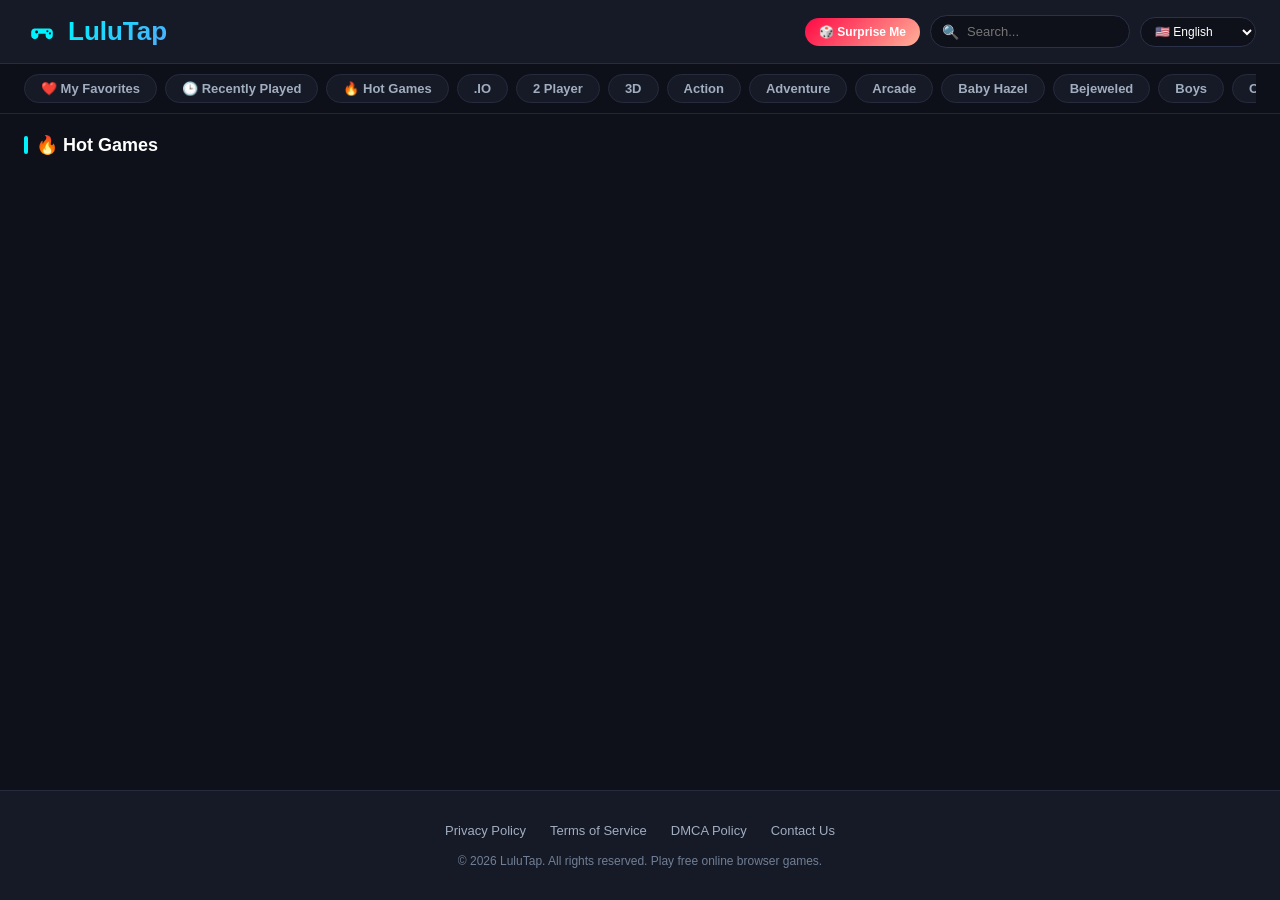
==== commit 46953852: "Update index.html" ====
--- a/index.html
+++ b/index.html
@@ -154,10 +154,34 @@
 
     <script>
         const FIXED_TAGS = [
-            ".IO", "2 Player", "3D", "Bejeweled", "Boys", "Clicker", 
-            "Cooking", "Girls", "Multiplayer", "Puzzle", "Shooting", 
-            "Racing", "Soccer", "Sports", "Stickman"
+            ".IO", "2 Player", "3D", "Action", "Adventure", "Arcade", "Baby Hazel", 
+            "Bejeweled", "Boys", "Clicker", "Cooking", "Girls", "Hypercasual", 
+            "Multiplayer", "Puzzle", "Racing", "Shooting", "Soccer", "Sports", "Stickman"
         ];
+
+        // 绑定每个分类专属的 GameMonetize Feed API
+        const CATEGORY_API_URLS = {
+            ".IO": "https://gamemonetize.com/feed.php?format=0&category=1&page=1",
+            "2 Player": "https://gamemonetize.com/feed.php?format=0&category=2&page=1",
+            "3D": "https://gamemonetize.com/feed.php?format=0&category=3&page=1",
+            "Action": "https://gamemonetize.com/feed.php?format=0&page=1",
+            "Adventure": "https://gamemonetize.com/feed.php?format=0&category=4&page=1",
+            "Arcade": "https://gamemonetize.com/feed.php?format=0&category=5&page=1",
+            "Baby Hazel": "https://gamemonetize.com/feed.php?format=0&category=19&page=1",
+            "Bejeweled": "https://gamemonetize.com/feed.php?format=0&category=6&page=1",
+            "Boys": "https://gamemonetize.com/feed.php?format=0&category=7&page=1",
+            "Clicker": "https://gamemonetize.com/feed.php?format=0&category=8&page=1",
+            "Cooking": "https://gamemonetize.com/feed.php?format=0&category=9&page=1",
+            "Girls": "https://gamemonetize.com/feed.php?format=0&category=10&page=1",
+            "Hypercasual": "https://gamemonetize.com/feed.php?format=0&category=11&page=1",
+            "Multiplayer": "https://gamemonetize.com/feed.php?format=0&category=12&page=1",
+            "Puzzle": "https://gamemonetize.com/feed.php?format=0&category=13&page=1",
+            "Racing": "https://gamemonetize.com/feed.php?format=0&category=14&page=1",
+            "Shooting": "https://gamemonetize.com/feed.php?format=0&category=15&page=1",
+            "Soccer": "https://gamemonetize.com/feed.php?format=0&category=16&page=1",
+            "Sports": "https://gamemonetize.com/feed.php?format=0&category=17&page=1",
+            "Stickman": "https://gamemonetize.com/feed.php?format=0&category=18&page=1"
+        };
 
         let allGames = [];
         let categorizedGames = {};
@@ -292,35 +316,33 @@
         }
 
         async function initData() {
-            try {
-                const res = await fetch('https://gamemonetize.com/feed.php?format=0&page=1');
-                const raw = await res.json();
-                allGames = raw.map((item, i) => ({
-                    id: item.id ? String(item.id) : `g-${i}`,
-                    title: item.title || "Untitled Game",
-                    category: item.category || "Puzzle",
-                    img: item.thumb || '', gameUrl: item.url || '',
-                    description: item.description || '', instructions: item.instructions || ''
-                }));
-            } catch (e) {
-                allGames = Array.from({length: 50}).map((_, i) => ({
-                    id: `mock-${i}`, title: `Game ${i+1}`, category: FIXED_TAGS[i % FIXED_TAGS.length],
-                    img: `https://picsum.photos/seed/${i+50}/300/300`, gameUrl: "https://html5.gamedistribution.com/rvvAS30838184/",
-                    description: "Fun online game.", instructions: "Use WASD or Spacebar."
-                }));
-            }
-
             categorizedGames = {};
             FIXED_TAGS.forEach(tag => { categorizedGames[tag] = []; });
-
-            allGames.forEach(g => {
-                const catLower = g.category.toLowerCase();
-                FIXED_TAGS.forEach(tag => {
-                    if (catLower.includes(tag.toLowerCase()) || tag.toLowerCase().includes(catLower)) {
-                        categorizedGames[tag].push(g);
-                    }
-                });
+            allGames = [];
+
+            // 并行异步并发调取所有分类专属 API 接口
+            const fetchPromises = FIXED_TAGS.map(async (tag) => {
+                const url = CATEGORY_API_URLS[tag];
+                try {
+                    const res = await fetch(url);
+                    const raw = await res.json();
+                    const games = raw.map((item, i) => ({
+                        id: item.id ? String(item.id) : `${tag}-${i}`,
+                        title: item.title || "Untitled Game",
+                        category: tag,
+                        img: item.thumb || '', 
+                        gameUrl: item.url || '',
+                        description: item.description || '', 
+                        instructions: item.instructions || ''
+                    }));
+                    categorizedGames[tag] = games;
+                    allGames.push(...games);
+                } catch (e) {
+                    console.error(`Error fetching category: ${tag}`, e);
+                }
             });
+
+            await Promise.all(fetchPromises);
 
             renderTagsNav();
             renderShelf();
@@ -375,8 +397,8 @@
             // Tag Rows
             FIXED_TAGS.forEach(cat => {
                 let games = categorizedGames[cat];
-                if (!games || games.length === 0) games = allGames.slice(0, 10);
-                else games = games.slice(0, 10);
+                if (!games || games.length === 0) return;
+                games = games.slice(0, 10);
                 
                 const safeCat = cat.replace(/[^a-zA-Z0-9]/g, '-');
                 html += `
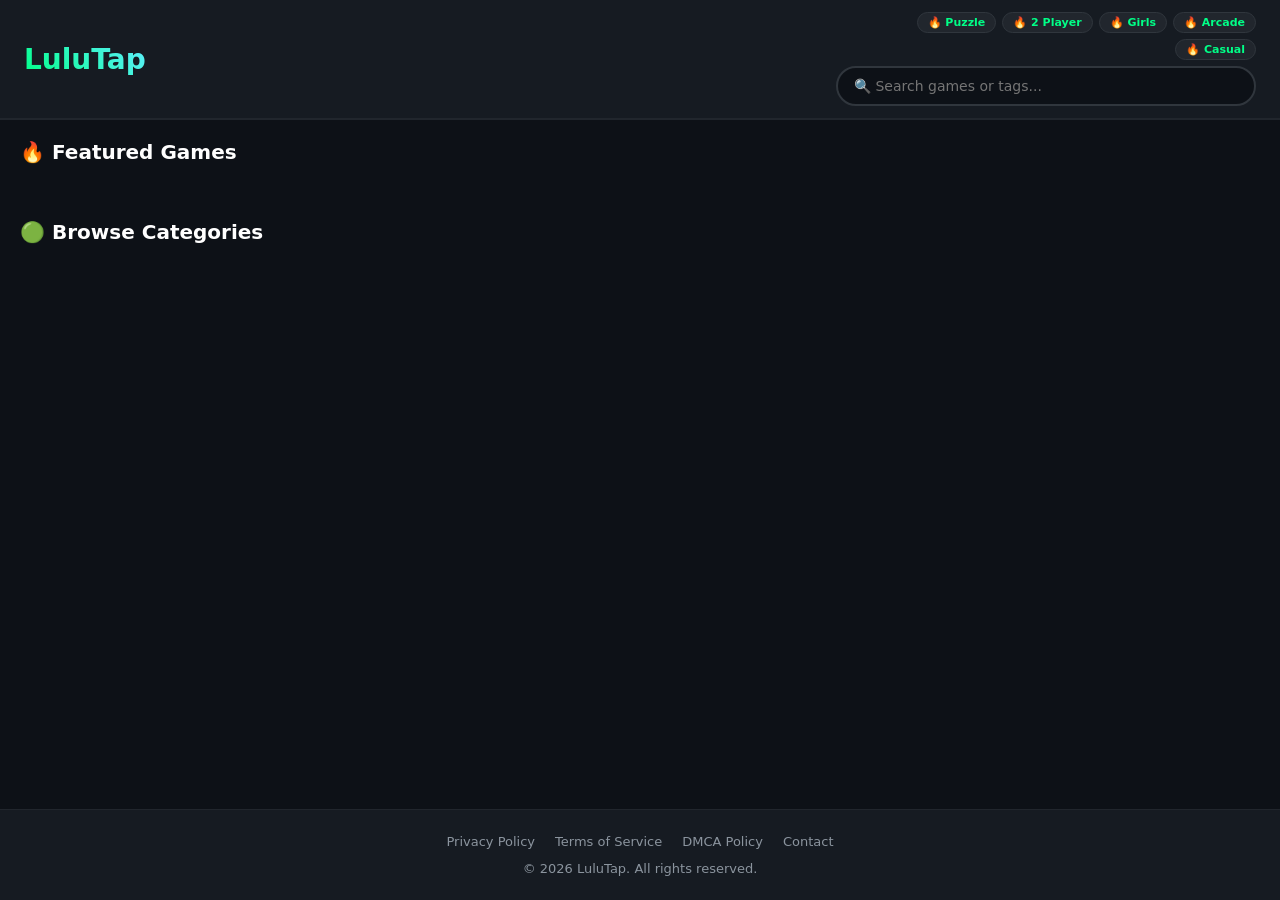
==== commit aa1b161b: "Update index.html" ====
--- a/index.html
+++ b/index.html
@@ -1,421 +1,147 @@
 <!DOCTYPE html>
 <html lang="en">
 <head>
-    <meta charset="UTF-8">
-    <meta name="viewport" content="width=device-width, initial-scale=1.0">
-    <title>LuluTap - Play Free Online Games</title>
-    <link rel="icon" type="image/svg+xml" href="data:image/svg+xml,<svg xmlns='http://www.w3.org/2000/svg' viewBox='0 0 100 100'><text y='.9em' font-size='90'>🎮</text></svg>">
-    
-    <!-- PWA Manifest & App Desktop Support -->
-    <link rel="manifest" href="manifest.json">
-    <meta name="theme-color" content="#0f111a">
-    <meta name="apple-mobile-web-app-capable" content="yes">
-    <meta name="apple-mobile-web-app-status-bar-style" content="black-translucent">
-    <meta name="apple-mobile-web-app-title" content="LuluTap">
-    <link rel="apple-touch-icon" href="icon-192.png">
+  <meta charset="UTF-8">
+  <meta name="viewport" content="width=device-width, initial-scale=1.0">
+  <title>LuluTap - Free Online Games</title>
+  
+  <!-- 方案三：传送门 SVG Data-URI 图标 -->
+  <link rel="icon" type="image/svg+xml" href="data:image/svg+xml,%3Csvg xmlns='http://www.w3.org/2000/svg' viewBox='0 0 512 512'%3E%3Cdefs%3E%3CradialGradient id='bg' cx='50%25' cy='50%25' r='50%25'%3E%3Cstop offset='0%25' stop-color='%23141E30'/%3E%3Cstop offset='100%25' stop-color='%23070B12'/%3E%3C/radialGradient%3E%3ClinearGradient id='ring' x1='0%25' y1='0%25' x2='100%25' y2='100%25'%3E%3Cstop offset='0%25' stop-color='%2300FF87'/%3E%3Cstop offset='100%25' stop-color='%2360EFFF'/%3E%3C/linearGradient%3E%3CradialGradient id='btn' cx='40%25' cy='40%25' r='60%25'%3E%3Cstop offset='0%25' stop-color='%2300FF87'/%3E%3Cstop offset='100%25' stop-color='%23005C31'/%3E%3C/radialGradient%3E%3C/defs%3E%3Crect width='512' height='512' rx='100' fill='url(%23bg)'/%3E%3Ccircle cx='256' cy='256' r='180' fill='none' stroke='url(%23ring)' stroke-width='24'/%3E%3Ccircle cx='256' cy='256' r='95' fill='url(%23btn)'/%3E%3Cpath d='M230 200 V290 H300' fill='none' stroke='%23FFFFFF' stroke-width='28' stroke-linecap='round' stroke-linejoin='round'/%3E%3C/svg%3E">
 
-    <style>
-        * { box-sizing: border-box; margin: 0; padding: 0; }
-        html { scroll-behavior: smooth; }
-        body { background-color: #0f111a; color: #fff; font-family: -apple-system, BlinkMacSystemFont, "Segoe UI", Roboto, sans-serif; min-height: 100vh; display: flex; flex-direction: column; overflow-x: hidden; }
+  <style>
+    * { box-sizing: border-box; margin: 0; padding: 0; font-family: 'Segoe UI', system-ui, sans-serif; }
+    body { background-color: #0d1117; color: #fff; min-height: 100vh; display: flex; flex-direction: column; }
+    a { text-decoration: none; color: inherit; }
 
-        /* Header */
-        header { height: 64px; background: #161926; border-bottom: 1px solid #262b3d; display: flex; align-items: center; justify-content: space-between; padding: 0 24px; position: sticky; top: 0; z-index: 100; gap: 12px; }
-        .logo { display: flex; align-items: center; text-decoration: none; flex-shrink: 0; gap: 8px; }
-        .logo-icon { width: 36px; height: 36px; }
-        .logo-text { font-weight: 900; font-size: 26px; background: linear-gradient(135deg, #00F2FE 0%, #4FACFE 100%); -webkit-background-clip: text; -webkit-text-fill-color: transparent; }
-        
-        .header-right { display: flex; align-items: center; gap: 10px; }
-        .search-box { position: relative; max-width: 200px; width: 100%; }
-        .search-input { width: 100%; background: #0f111a; border: 1px solid #2a3148; border-radius: 20px; padding: 8px 16px 8px 36px; color: #fff; font-size: 13px; outline: none; transition: border-color 0.2s; }
-        .search-input:focus { border-color: #00f2fe; }
-        .search-icon { position: absolute; left: 12px; top: 50%; transform: translateY(-50%); color: #718096; font-size: 14px; }
+    header { background: #161b22; padding: 12px 24px; display: flex; align-items: center; justify-content: space-between; border-bottom: 2px solid #21262d; sticky: top; top: 0; z-index: 1000; }
+    .logo { font-size: 28px; font-weight: 900; background: linear-gradient(45deg, #00FF87, #60EFFF); -webkit-background-clip: text; -webkit-text-fill-color: transparent; }
+    .search-container { display: flex; flex-direction: column; align-items: flex-end; gap: 6px; width: 100%; max-width: 420px; }
+    .quick-tags { display: flex; gap: 6px; flex-wrap: wrap; justify-content: flex-end; }
+    .tag-pill { background: #21262d; color: #00FF87; padding: 3px 10px; border-radius: 12px; font-size: 11px; font-weight: 600; border: 1px solid #30363d; transition: 0.2s; }
+    .tag-pill:hover { background: #00FF87; color: #0d1117; }
+    .search-input { width: 100%; padding: 10px 16px; background: #0d1117; border: 2px solid #30363d; border-radius: 20px; color: #fff; font-size: 14px; outline: none; }
+    .search-input:focus { border-color: #00FF87; }
 
-        /* Surprise Me Button */
-        .random-btn { background: linear-gradient(135deg, #ff0844 0%, #ffb199 100%); border: none; color: #fff; padding: 7px 14px; border-radius: 20px; font-size: 12px; font-weight: bold; cursor: pointer; display: flex; align-items: center; gap: 4px; transition: transform 0.2s; flex-shrink: 0; }
-        .random-btn:hover { transform: scale(1.05); }
+    main { flex: 1; max-width: 1400px; margin: 0 auto; padding: 20px; width: 100%; }
+    .section-title { font-size: 20px; margin-bottom: 16px; font-weight: 700; }
+    .bento-grid { display: grid; grid-template-columns: repeat(auto-fill, minmax(130px, 1fr)); grid-auto-rows: 130px; grid-auto-flow: dense; gap: 12px; margin-bottom: 40px; }
+    .bento-item { position: relative; border-radius: 16px; overflow: hidden; background: #161b22; border: 1px solid #21262d; transition: 0.2s; cursor: pointer; }
+    .bento-item:hover { transform: scale(1.03); box-shadow: 0 8px 20px rgba(0,255,135,0.2); z-index: 2; }
+    .bento-item.size-1x1 { grid-column: span 1; grid-row: span 1; }
+    .bento-item.size-2x2 { grid-column: span 2; grid-row: span 2; }
+    .bento-item.size-2x1 { grid-column: span 2; grid-row: span 1; }
+    .bento-item.size-1x2 { grid-column: span 1; grid-row: span 2; }
+    .bento-img { width: 100%; height: 100%; object-fit: cover; }
+    .bento-overlay { position: absolute; bottom: 0; left: 0; right: 0; padding: 8px; background: linear-gradient(transparent, rgba(0,0,0,0.85)); font-size: 12px; font-weight: 600; white-space: nowrap; overflow: hidden; text-overflow: ellipsis; }
 
-        .lang-selector { background: #0f111a; border: 1px solid #2a3148; color: #fff; padding: 6px 10px; border-radius: 16px; font-size: 12px; outline: none; cursor: pointer; }
+    .category-grid { display: grid; grid-template-columns: repeat(auto-fill, minmax(200px, 1fr)); gap: 16px; margin-bottom: 40px; }
+    .category-card { height: 100px; border-radius: 16px; position: relative; overflow: hidden; display: flex; align-items: center; justify-content: center; font-size: 18px; font-weight: 800; border: 2px solid #30363d; transition: 0.2s; }
+    .category-card:hover { transform: translateY(-3px); border-color: #00FF87; }
+    .category-card img { position: absolute; width: 100%; height: 100%; object-fit: cover; opacity: 0.4; z-index: 1; }
+    .category-card span { position: relative; z-index: 2; text-shadow: 0 2px 4px #000; }
 
-        /* Sticky Tags Nav */
-        .tags-nav-wrapper { position: sticky; top: 64px; z-index: 90; background: rgba(15, 17, 26, 0.95); backdrop-filter: blur(12px); border-bottom: 1px solid #222738; padding: 10px 24px; }
-        .tags-scroll-container { max-width: 1500px; margin: 0 auto; display: flex; gap: 8px; overflow-x: auto; scrollbar-width: none; }
-        .tags-scroll-container::-webkit-scrollbar { display: none; }
-        .tag-nav-item { background: #161926; border: 1px solid #262b3d; color: #a0aec0; padding: 6px 16px; border-radius: 20px; font-size: 13px; font-weight: 600; cursor: pointer; user-select: none; transition: all 0.2s; flex-shrink: 0; }
-        .tag-nav-item.active, .tag-nav-item:hover { border-color: #00f2fe; color: #fff; background: rgba(0, 242, 254, 0.1); }
-
-        /* PWA Install Banner */
-        .pwa-banner { background: linear-gradient(90deg, #161926 0%, #1e2436 100%); border-bottom: 1px solid #00f2fe; padding: 10px 24px; display: none; align-items: center; justify-content: space-between; font-size: 13px; }
-        .pwa-btn { background: #00f2fe; color: #0f111a; border: none; padding: 6px 14px; border-radius: 14px; font-weight: bold; cursor: pointer; }
-
-        /* Main Shelf */
-        .main-content { max-width: 1500px; width: 100%; margin: 0 auto; padding: 20px 24px 40px 24px; flex: 1; }
-        .category-section { margin-bottom: 32px; scroll-margin-top: 130px; }
-        .category-header { display: flex; align-items: center; justify-content: space-between; margin-bottom: 14px; }
-        .category-title { font-size: 18px; font-weight: 700; display: flex; align-items: center; gap: 8px; }
-        .category-title::before { content: ''; width: 4px; height: 18px; background: #00f2fe; border-radius: 2px; }
-        .see-all-btn { color: #00f2fe; text-decoration: none; font-size: 13px; font-weight: 600; }
-
-        /* Cards & Favorite Heart */
-        .row-scroll-track { display: flex; gap: 16px; overflow-x: auto; padding-bottom: 8px; scrollbar-width: thin; scrollbar-color: #262b3d #0f111a; }
-        .game-card { width: 180px; height: 180px; flex-shrink: 0; position: relative; background: #161926; border-radius: 12px; overflow: hidden; border: 1px solid #222738; text-decoration: none; color: #fff; display: flex; flex-direction: column; justify-content: flex-end; transition: transform 0.25s, border-color 0.25s; cursor: pointer; }
-        .game-card:hover { transform: translateY(-4px); border-color: #00f2fe; box-shadow: 0 6px 20px rgba(0, 242, 254, 0.2); }
-        .card-cover { position: absolute; top: 0; left: 0; width: 100%; height: 100%; background-size: cover; background-position: center; transition: transform 0.3s; }
-        .game-card:hover .card-cover { transform: scale(1.05); }
-        .card-overlay { position: relative; z-index: 1; background: linear-gradient(0deg, rgba(15,17,26,0.95) 0%, rgba(15,17,26,0) 100%); padding: 10px; }
-        .card-title { font-size: 13px; font-weight: bold; white-space: nowrap; overflow: hidden; text-overflow: ellipsis; }
-
-        .fav-heart-btn { position: absolute; top: 8px; right: 8px; z-index: 2; background: rgba(15, 17, 26, 0.7); border: none; border-radius: 50%; width: 28px; height: 28px; display: flex; align-items: center; justify-content: center; color: #a0aec0; cursor: pointer; font-size: 14px; backdrop-filter: blur(4px); transition: transform 0.2s, color 0.2s; }
-        .fav-heart-btn.active { color: #ff0844; }
-        .fav-heart-btn:hover { transform: scale(1.15); }
-
-        .loading-box { text-align: center; padding: 60px; color: #a0aec0; }
-
-        /* Footer */
-        footer { background: #161926; border-top: 1px solid #262b3d; padding: 32px 24px; text-align: center; margin-top: auto; }
-        .footer-links { display: flex; justify-content: center; gap: 24px; flex-wrap: wrap; margin-bottom: 16px; }
-        .footer-link { color: #a0aec0; text-decoration: none; font-size: 13px; }
-        .footer-link:hover { color: #00f2fe; }
-        .footer-copyright { font-size: 12px; color: #718096; }
-
-        #google_translate_element { display: none; }
-        .goog-te-banner-frame { display: none !important; }
-        body { top: 0px !important; }
-
-        @media (max-width: 768px) { .game-card { width: 140px; height: 140px; } .search-box { max-width: 130px; } .logo-text { display: none; } }
-    </style>
+    footer { background: #161b22; padding: 24px; text-align: center; border-top: 1px solid #21262d; color: #8b949e; font-size: 13px; }
+    .footer-links { display: flex; justify-content: center; gap: 20px; margin-bottom: 12px; }
+  </style>
 </head>
 <body>
-    <header>
-        <a href="index.html" class="logo">
-            <svg class="logo-icon" viewBox="0 0 100 100" fill="none">
-                <rect width="100" height="100" rx="20" fill="#161926"/>
-                <path d="M30 40H70C75.5228 40 80 44.4772 80 50V60C80 65.5228 75.5228 70 70 70C64.4772 70 60 65.5228 60 60V55H40V60C40 65.5228 35.5228 70 30 70C24.4772 70 20 65.5228 20 60V50C20 44.4772 24.4772 40 30 40Z" fill="#00F2FE"/>
-                <circle cx="35" cy="50" r="4" fill="#0F111A"/>
-                <circle cx="65" cy="48" r="3" fill="#0F111A"/>
-                <circle cx="72" cy="54" r="3" fill="#0F111A"/>
-            </svg>
-            <span class="logo-text">LuluTap</span>
-        </a>
+  <header>
+    <a href="index.html" class="logo">LuluTap</a>
+    <div class="search-container">
+      <div class="quick-tags" id="quickTags"></div>
+      <input type="text" class="search-input" id="searchInput" placeholder="🔍 Search games or tags...">
+    </div>
+  </header>
 
-        <div class="header-right">
-            <button class="random-btn" onclick="playRandomGame()">🎲 Surprise Me</button>
-            <div class="search-box">
-                <span class="search-icon">🔍</span>
-                <input type="text" id="search-input" class="search-input" placeholder="Search..." oninput="handleSearch(this.value)">
-            </div>
-            <select class="lang-selector" id="lang-select" onchange="changeLanguage(this.value)">
-                <option value="en">🇺🇸 English</option>
-                <option value="zh-CN">🇨🇳 简体中文</option>
-                <option value="es">🇪🇸 Español</option>
-                <option value="hi">🇮🇳 हिन्दी</option>
-                <option value="fr">🇫🇷 Français</option>
-                <option value="ar">🇸🇦 العربية</option>
-                <option value="pt">🇧🇷 Português</option>
-                <option value="ru">🇷🇺 Русский</option>
-                <option value="de">🇩🇪 Deutsch</option>
-                <option value="ja">🇯🇵 日本語</option>
-            </select>
-        </div>
-    </header>
+  <main>
+    <div class="section-title">🔥 Featured Games</div>
+    <div class="bento-grid" id="bentoGrid"></div>
+    <div class="section-title">🟢 Browse Categories</div>
+    <div class="category-grid" id="categoryGrid"></div>
+  </main>
 
-    <!-- PWA Installation Bar -->
-    <div class="pwa-banner" id="pwa-banner">
-        <span>📲 Add <b>LuluTap</b> to Home Screen for instant play!</span>
-        <button class="pwa-btn" id="pwa-install-btn">Install</button>
+  <footer>
+    <div class="footer-links">
+      <a href="#">Privacy Policy</a> <a href="#">Terms of Service</a> <a href="#">DMCA Policy</a> <a href="#">Contact</a>
     </div>
+    <div>© 2026 LuluTap. All rights reserved.</div>
+  </footer>
 
-    <div id="google_translate_element"></div>
+  <script>
+    const CATEGORIES = ['Action', '2 Player', '3D', 'Racing', 'Girls', 'Arcade', 'Puzzle', 'Shooting', 'Sports', 'Casual'];
 
-    <nav class="tags-nav-wrapper">
-        <div class="tags-scroll-container" id="tags-bar"></div>
-    </nav>
+    function renderQuickTags() {
+      const selected = [...CATEGORIES].sort(() => 0.5 - Math.random()).slice(0, 5);
+      document.getElementById('quickTags').innerHTML = selected.map(cat => 
+        `<a href="category.html#${encodeURIComponent(cat)}" class="tag-pill">🔥 ${cat}</a>`
+      ).join('');
+    }
 
-    <main class="main-content" id="main-content">
-        <div class="loading-box">Loading games catalog...</div>
-    </main>
+    function getDailySeed() {
+      const today = new Date();
+      return today.getFullYear() * 10000 + (today.getMonth() + 1) * 100 + today.getDate();
+    }
+    function seededRandom(seed) {
+      const x = Math.sin(seed++) * 10000;
+      return x - Math.floor(x);
+    }
 
-    <footer>
-        <div class="footer-links">
-            <a href="privacy.html" class="footer-link">Privacy Policy</a>
-            <a href="terms.html" class="footer-link">Terms of Service</a>
-            <a href="dmca.html" class="footer-link">DMCA Policy</a>
-            <a href="contact.html" class="footer-link">Contact Us</a>
-        </div>
-        <div class="footer-copyright">© 2026 LuluTap. All rights reserved. Play free online browser games.</div>
-    </footer>
+    let allGamesList = [];
 
-    <script type="text/javascript">
-        function googleTranslateElementInit() {
-            new google.translate.TranslateElement({ pageLanguage: 'en', autoDisplay: false }, 'google_translate_element');
-        }
-    </script>
-    <script type="text/javascript" src="//translate.google.com/translate_a/element.js?cb=googleTranslateElementInit"></script>
+    async function loadGames() {
+      try {
+        const response = await fetch('https://gamemonetize.com/feed.php?format=0&page=1');
+        allGamesList = await response.json();
+        renderDailyBentoGrid(allGamesList);
+        renderCategoryHub();
+      } catch (err) { console.error("API Error:", err); }
+    }
 
-    <script>
-        const FIXED_TAGS = [
-            ".IO", "2 Player", "3D", "Action", "Adventure", "Arcade", "Baby Hazel", 
-            "Bejeweled", "Boys", "Clicker", "Cooking", "Girls", "Hypercasual", 
-            "Multiplayer", "Puzzle", "Racing", "Shooting", "Soccer", "Sports", "Stickman"
-        ];
+    function renderDailyBentoGrid(games) {
+      const grid = document.getElementById('bentoGrid');
+      grid.innerHTML = '';
+      let seed = getDailySeed();
+      const sizes = ['size-1x1', 'size-1x1', 'size-2x2', 'size-2x1', 'size-1x2'];
+      const shuffled = [...games].sort(() => seededRandom(seed++) - 0.5);
 
-        // 绑定每个分类专属的 GameMonetize Feed API
-        const CATEGORY_API_URLS = {
-            ".IO": "https://gamemonetize.com/feed.php?format=0&category=1&page=1",
-            "2 Player": "https://gamemonetize.com/feed.php?format=0&category=2&page=1",
-            "3D": "https://gamemonetize.com/feed.php?format=0&category=3&page=1",
-            "Action": "https://gamemonetize.com/feed.php?format=0&page=1",
-            "Adventure": "https://gamemonetize.com/feed.php?format=0&category=4&page=1",
-            "Arcade": "https://gamemonetize.com/feed.php?format=0&category=5&page=1",
-            "Baby Hazel": "https://gamemonetize.com/feed.php?format=0&category=19&page=1",
-            "Bejeweled": "https://gamemonetize.com/feed.php?format=0&category=6&page=1",
-            "Boys": "https://gamemonetize.com/feed.php?format=0&category=7&page=1",
-            "Clicker": "https://gamemonetize.com/feed.php?format=0&category=8&page=1",
-            "Cooking": "https://gamemonetize.com/feed.php?format=0&category=9&page=1",
-            "Girls": "https://gamemonetize.com/feed.php?format=0&category=10&page=1",
-            "Hypercasual": "https://gamemonetize.com/feed.php?format=0&category=11&page=1",
-            "Multiplayer": "https://gamemonetize.com/feed.php?format=0&category=12&page=1",
-            "Puzzle": "https://gamemonetize.com/feed.php?format=0&category=13&page=1",
-            "Racing": "https://gamemonetize.com/feed.php?format=0&category=14&page=1",
-            "Shooting": "https://gamemonetize.com/feed.php?format=0&category=15&page=1",
-            "Soccer": "https://gamemonetize.com/feed.php?format=0&category=16&page=1",
-            "Sports": "https://gamemonetize.com/feed.php?format=0&category=17&page=1",
-            "Stickman": "https://gamemonetize.com/feed.php?format=0&category=18&page=1"
-        };
+      shuffled.forEach((game, index) => {
+        const sizeClass = sizes[Math.floor(seededRandom(seed + index) * sizes.length)];
+        const card = document.createElement('a');
+        card.className = `bento-item ${sizeClass}`;
+        card.href = `game.html?id=${encodeURIComponent(game.id)}`;
+        card.onclick = () => localStorage.setItem(`game_${game.id}`, JSON.stringify(game));
 
-        let allGames = [];
-        let categorizedGames = {};
-        let deferredPrompt = null;
+        card.innerHTML = `
+          <img class="bento-img" src="${game.thumb}" alt="${game.title}" loading="lazy">
+          <div class="bento-overlay">${game.title}</div>
+        `;
+        grid.appendChild(card);
+      });
+    }
 
-        // PWA Installation Hook
-        window.addEventListener('beforeinstallprompt', (e) => {
-            e.preventDefault();
-            deferredPrompt = e;
-            document.getElementById('pwa-banner').style.display = 'flex';
-        });
+    function renderCategoryHub() {
+      document.getElementById('categoryGrid').innerHTML = CATEGORIES.map(cat => {
+        const match = allGamesList.find(g => g.category && g.category.toLowerCase().includes(cat.toLowerCase()));
+        const thumb = match ? match.thumb : 'https://via.placeholder.com/300x150/161b22/ffffff?text=' + cat;
+        return `
+          <a href="category.html#${encodeURIComponent(cat)}" class="category-card">
+            <img src="${thumb}" alt="${cat}">
+            <span>${cat}</span>
+          </a>
+        `;
+      }).join('');
+    }
 
-        document.getElementById('pwa-install-btn').addEventListener('click', async () => {
-            if (deferredPrompt) {
-                deferredPrompt.prompt();
-                const { outcome } = await deferredPrompt.userChoice;
-                deferredPrompt = null;
-                document.getElementById('pwa-banner').style.display = 'none';
-            }
-        });
+    document.getElementById('searchInput').addEventListener('input', (e) => {
+      const query = e.target.value.toLowerCase().trim();
+      if (!query) { renderDailyBentoGrid(allGamesList); return; }
+      renderDailyBentoGrid(allGamesList.filter(g => 
+        g.title.toLowerCase().includes(query) || (g.category && g.category.toLowerCase().includes(query))
+      ));
+    });
 
-        function initLanguage() {
-            const savedLang = localStorage.getItem('lulutap_lang');
-            let targetLang = 'en';
-
-            if (savedLang) {
-                targetLang = savedLang;
-            } else {
-                const navLang = (navigator.language || navigator.userLanguage || 'en').toLowerCase();
-                if (navLang.startsWith('zh')) targetLang = 'zh-CN';
-                else if (navLang.startsWith('es')) targetLang = 'es';
-                else if (navLang.startsWith('hi')) targetLang = 'hi';
-                else if (navLang.startsWith('fr')) targetLang = 'fr';
-                else if (navLang.startsWith('ar')) targetLang = 'ar';
-                else if (navLang.startsWith('pt')) targetLang = 'pt';
-                else if (navLang.startsWith('ru')) targetLang = 'ru';
-                else if (navLang.startsWith('de')) targetLang = 'de';
-                else if (navLang.startsWith('ja')) targetLang = 'ja';
-            }
-
-            document.getElementById('lang-select').value = targetLang;
-            if (targetLang !== 'en') {
-                setTimeout(() => { doGoogleTranslate(targetLang); }, 1000);
-            }
-        }
-
-        function changeLanguage(langCode) {
-            localStorage.setItem('lulutap_lang', langCode);
-            doGoogleTranslate(langCode);
-        }
-
-        function doGoogleTranslate(langCode) {
-            const selectEl = document.querySelector('.goog-te-combo');
-            if (selectEl) {
-                selectEl.value = langCode;
-                selectEl.dispatchEvent(new Event('change'));
-            }
-        }
-
-        function toggleFavorite(e, game) {
-            e.stopPropagation();
-            let favs = JSON.parse(localStorage.getItem('lulutap_favorites') || '[]');
-            const index = favs.findIndex(f => f.id === game.id);
-            if (index > -1) {
-                favs.splice(index, 1);
-            } else {
-                favs.unshift(game);
-            }
-            localStorage.setItem('lulutap_favorites', JSON.stringify(favs));
-            renderShelf();
-        }
-
-        function isFavorite(gameId) {
-            let favs = JSON.parse(localStorage.getItem('lulutap_favorites') || '[]');
-            return favs.some(f => f.id === gameId);
-        }
-
-        function playRandomGame() {
-            if (allGames.length > 0) {
-                const random = allGames[Math.floor(Math.random() * allGames.length)];
-                saveAndGo(random);
-            }
-        }
-
-        function saveAndGo(game) {
-            let recent = JSON.parse(localStorage.getItem('lulutap_recent') || '[]');
-            recent = recent.filter(g => g.id !== game.id);
-            recent.unshift(game);
-            if (recent.length > 10) recent.pop();
-            localStorage.setItem('lulutap_recent', JSON.stringify(recent));
-
-            const params = new URLSearchParams({
-                id: game.id, title: game.title, url: game.gameUrl, img: game.img,
-                cat: game.category, desc: game.description || '', inst: game.instructions || ''
-            });
-            window.location.href = `game.html?${params.toString()}`;
-        }
-
-        function scrollToCategory(catName, el) {
-            document.querySelectorAll('.tag-nav-item').forEach(i => i.classList.remove('active'));
-            if(el) el.classList.add('active');
-            const target = document.getElementById(`cat-row-${catName.replace(/[^a-zA-Z0-9]/g, '-')}`);
-            if (target) target.scrollIntoView({ behavior: 'smooth' });
-        }
-
-        function handleSearch(keyword) {
-            const term = keyword.trim().toLowerCase();
-            if(!term) { renderShelf(); return; }
-            const filtered = allGames.filter(g => g.title.toLowerCase().includes(term));
-            const main = document.getElementById('main-content');
-            main.innerHTML = `
-                <section class="category-section">
-                    <div class="category-header"><div class="category-title">Search Results (${filtered.length})</div></div>
-                    <div class="row-scroll-track" style="flex-wrap: wrap;">
-                        ${filtered.map(g => renderCardHtml(g)).join('')}
-                    </div>
-                </section>
-            `;
-        }
-
-        function renderCardHtml(g) {
-            const isFav = isFavorite(g.id);
-            return `
-                <div class="game-card" onclick='saveAndGo(${JSON.stringify(g).replace(/'/g, "&apos;")})'>
-                    <button class="fav-heart-btn ${isFav ? 'active' : ''}" onclick='toggleFavorite(event, ${JSON.stringify(g).replace(/'/g, "&apos;")})'>
-                        ${isFav ? '❤️' : '🤍'}
-                    </button>
-                    <div class="card-cover" style="background-image: url('${g.img}');"></div>
-                    <div class="card-overlay"><div class="card-title">${g.title}</div></div>
-                </div>
-            `;
-        }
-
-        async function initData() {
-            categorizedGames = {};
-            FIXED_TAGS.forEach(tag => { categorizedGames[tag] = []; });
-            allGames = [];
-
-            // 并行异步并发调取所有分类专属 API 接口
-            const fetchPromises = FIXED_TAGS.map(async (tag) => {
-                const url = CATEGORY_API_URLS[tag];
-                try {
-                    const res = await fetch(url);
-                    const raw = await res.json();
-                    const games = raw.map((item, i) => ({
-                        id: item.id ? String(item.id) : `${tag}-${i}`,
-                        title: item.title || "Untitled Game",
-                        category: tag,
-                        img: item.thumb || '', 
-                        gameUrl: item.url || '',
-                        description: item.description || '', 
-                        instructions: item.instructions || ''
-                    }));
-                    categorizedGames[tag] = games;
-                    allGames.push(...games);
-                } catch (e) {
-                    console.error(`Error fetching category: ${tag}`, e);
-                }
-            });
-
-            await Promise.all(fetchPromises);
-
-            renderTagsNav();
-            renderShelf();
-            initLanguage();
-        }
-
-        function renderTagsNav() {
-            const bar = document.getElementById('tags-bar');
-            let tagsHtml = `<div class="tag-nav-item" onclick="scrollToCategory('Favorites', this)">❤️ My Favorites</div>`;
-            tagsHtml += `<div class="tag-nav-item" onclick="scrollToCategory('Recently-Played', this)">🕒 Recently Played</div>`;
-            tagsHtml += `<div class="tag-nav-item" onclick="scrollToCategory('Hot-Games', this)">🔥 Hot Games</div>`;
-            FIXED_TAGS.forEach(cat => {
-                tagsHtml += `<div class="tag-nav-item" onclick="scrollToCategory('${cat}', this)">${cat}</div>`;
-            });
-            bar.innerHTML = tagsHtml;
-        }
-
-        function renderShelf() {
-            const main = document.getElementById('main-content');
-            let html = '';
-
-            // Favorites Row
-            const favs = JSON.parse(localStorage.getItem('lulutap_favorites') || '[]');
-            if (favs.length > 0) {
-                html += `
-                    <section class="category-section" id="cat-row-Favorites">
-                        <div class="category-header"><div class="category-title">❤️ My Favorites</div></div>
-                        <div class="row-scroll-track">${favs.map(g => renderCardHtml(g)).join('')}</div>
-                    </section>
-                `;
-            }
-
-            // Recent Played Row
-            const recent = JSON.parse(localStorage.getItem('lulutap_recent') || '[]');
-            if (recent.length > 0) {
-                html += `
-                    <section class="category-section" id="cat-row-Recently-Played">
-                        <div class="category-header"><div class="category-title">🕒 Recently Played</div></div>
-                        <div class="row-scroll-track">${recent.map(g => renderCardHtml(g)).join('')}</div>
-                    </section>
-                `;
-            }
-
-            // Hot Games
-            html += `
-                <section class="category-section" id="cat-row-Hot-Games">
-                    <div class="category-header"><div class="category-title">🔥 Hot Games</div></div>
-                    <div class="row-scroll-track">${allGames.slice(0, 10).map(g => renderCardHtml(g)).join('')}</div>
-                </section>
-            `;
-
-            // Tag Rows
-            FIXED_TAGS.forEach(cat => {
-                let games = categorizedGames[cat];
-                if (!games || games.length === 0) return;
-                games = games.slice(0, 10);
-                
-                const safeCat = cat.replace(/[^a-zA-Z0-9]/g, '-');
-                html += `
-                    <section class="category-section" id="cat-row-${safeCat}">
-                        <div class="category-header">
-                            <div class="category-title">${cat}</div>
-                            <a href="category.html?type=${encodeURIComponent(cat)}" class="see-all-btn">See All ></a>
-                        </div>
-                        <div class="row-scroll-track">${games.map(g => renderCardHtml(g)).join('')}</div>
-                    </section>
-                `;
-            });
-
-            main.innerHTML = html;
-        }
-
-        initData();
-    </script>
+    renderQuickTags();
+    loadGames();
+  </script>
 </body>
 </html>
